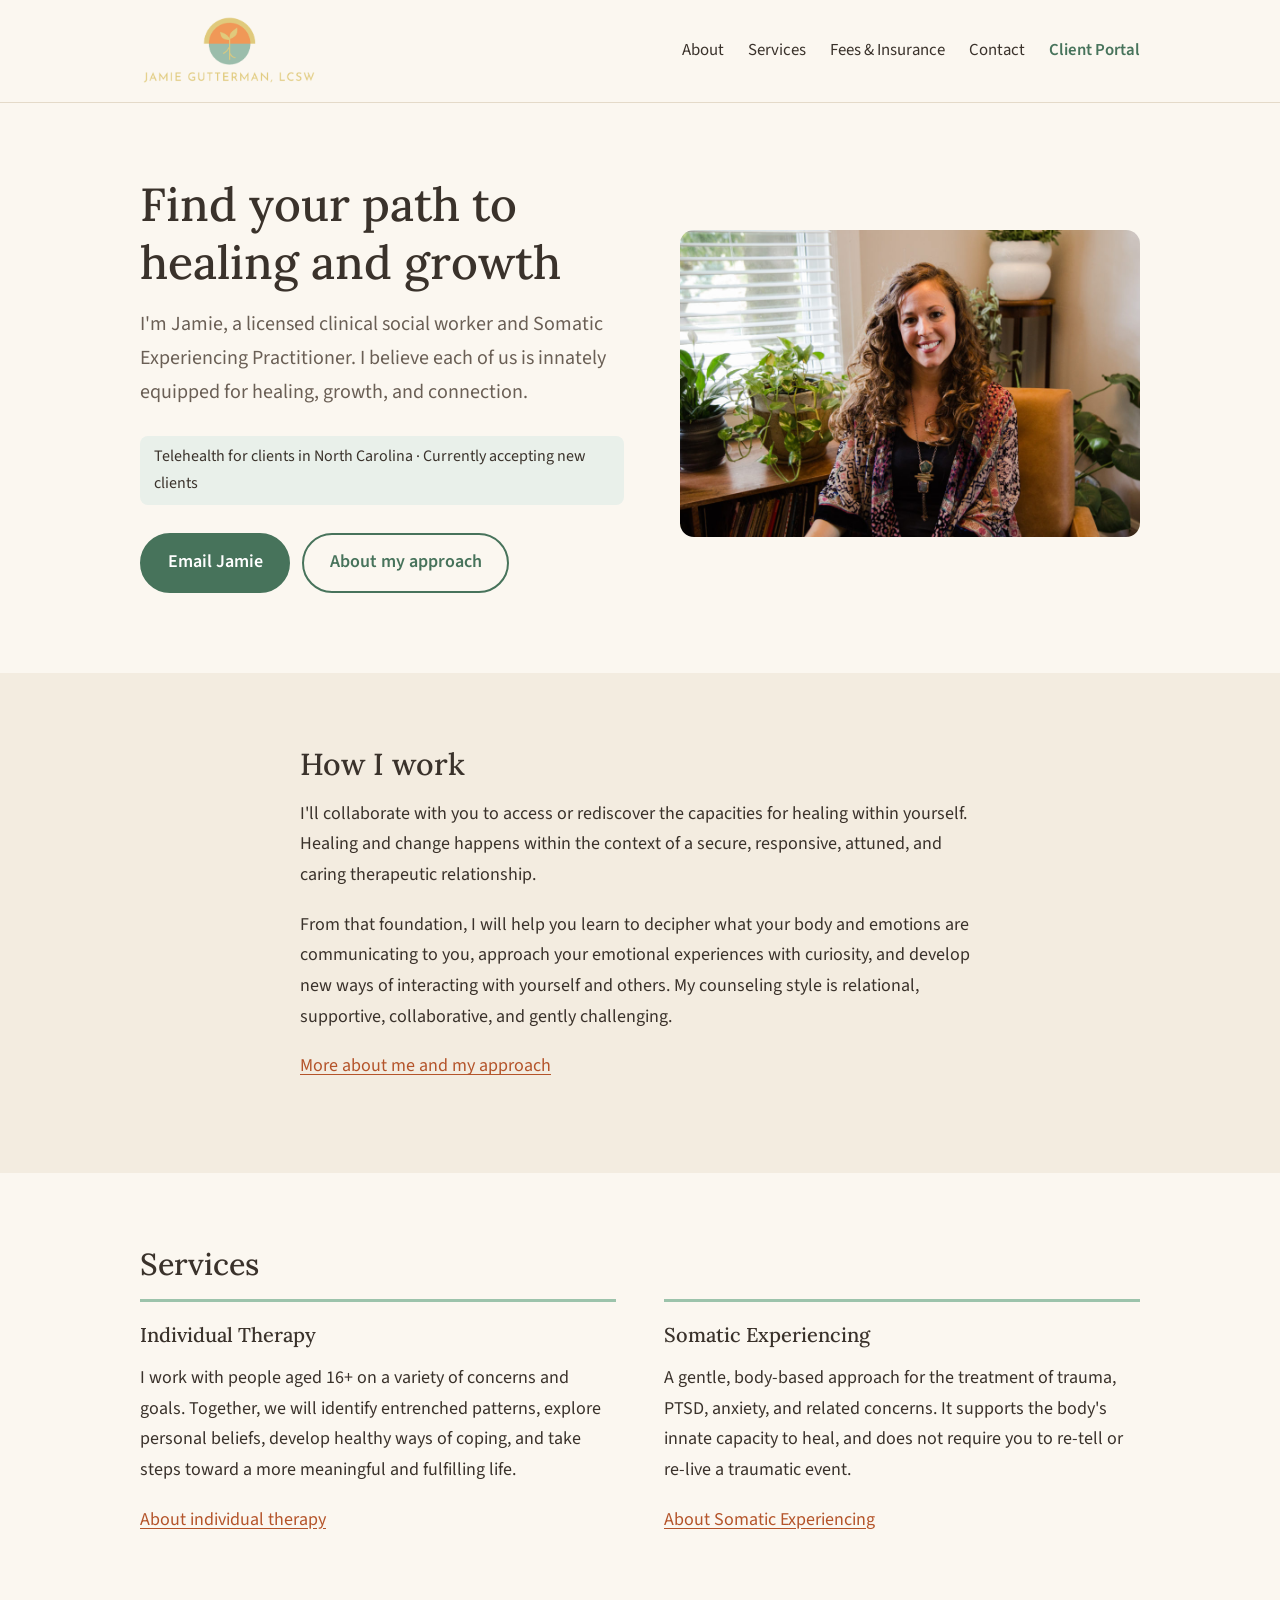
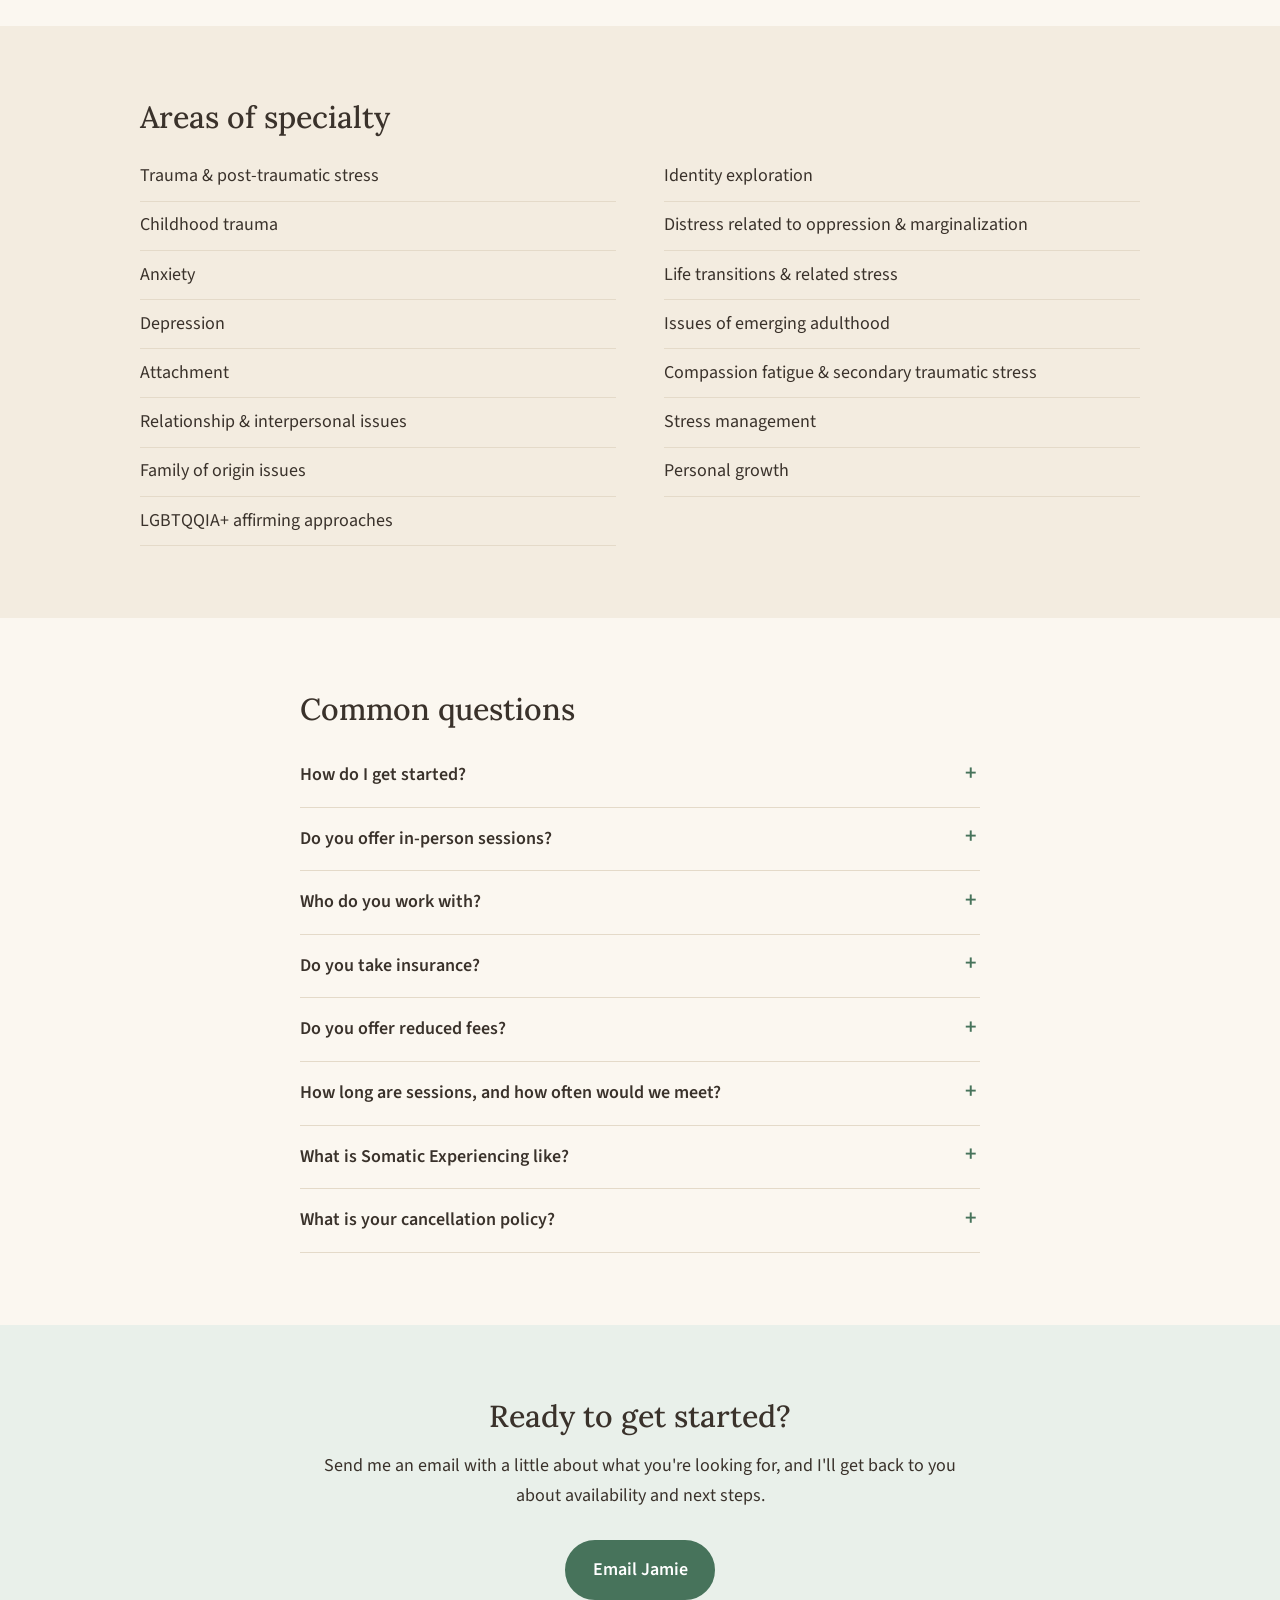
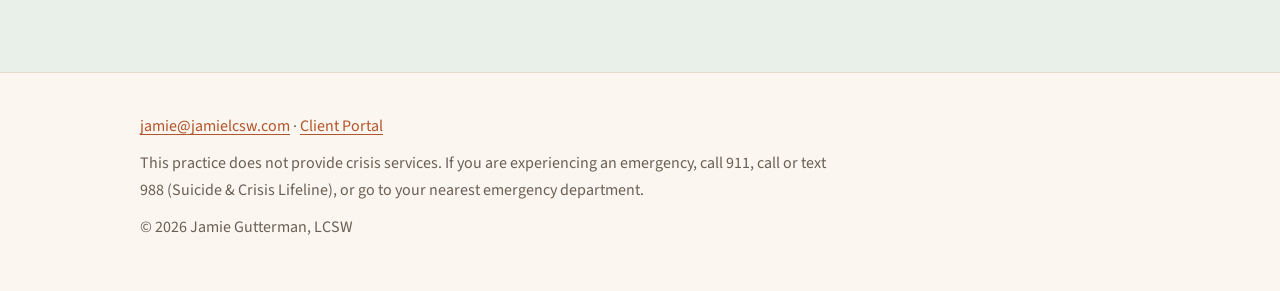
==== index.html @ 31081e75 "Rebuild site as plain static pages for GitHub Pages Co-Authored-By: Claude Opus 5.5 <noreply@anthrop" ====
<!DOCTYPE html>
<html lang="en">
<head>
  <meta charset="UTF-8">
  <meta name="viewport" content="width=device-width, initial-scale=1">
  <title>Jamie Gutterman, LCSW | Therapy &amp; Somatic Experiencing</title>
  <meta name="description" content="Jamie Gutterman is a licensed clinical social worker and Somatic Experiencing Practitioner offering individual therapy via telehealth.">
  <link rel="canonical" href="https://jamieguttermantherapy.com/">
  <meta property="og:type" content="website">
  <meta property="og:title" content="Jamie Gutterman, LCSW | Therapy &amp; Somatic Experiencing">
  <meta property="og:description" content="Jamie Gutterman is a licensed clinical social worker and Somatic Experiencing Practitioner offering individual therapy via telehealth.">
  <meta property="og:image" content="https://jamieguttermantherapy.com/assets/jamie-portrait-2.jpg">
  <link rel="icon" type="image/png" href="assets/favicon.png">
  <link rel="preconnect" href="https://fonts.googleapis.com">
  <link rel="preconnect" href="https://fonts.gstatic.com" crossorigin>
  <link href="https://fonts.googleapis.com/css2?family=Lora:wght@400;500&amp;family=Source+Sans+3:wght@400;600&amp;display=swap" rel="stylesheet">
  <link rel="stylesheet" href="css/style.css">
  <script type="application/ld+json">
  {
    "@context": "https://schema.org",
    "@type": "ProfessionalService",
    "name": "Jamie Gutterman, LCSW",
    "description": "Individual therapy and Somatic Experiencing via telehealth.",
    "url": "https://jamieguttermantherapy.com/",
    "email": "jamie@jamielcsw.com",
    "image": "https://jamieguttermantherapy.com/assets/jamie-portrait-2.jpg",
    "logo": "https://jamieguttermantherapy.com/assets/logo.png"
  }
  </script>
</head>
<body>
  <a class="skip-link" href="#main">Skip to content</a>

  <header class="site-header">
    <div class="wrap">
      <a class="logo" href="./">
        <img src="assets/logo.png" alt="Jamie Gutterman, LCSW" width="475" height="186">
      </a>
      <nav class="site-nav" aria-label="Main">
        <ul>
          <li><a href="about.html">About</a></li>
          <li><a href="services.html">Services</a></li>
          <li><a href="fees.html">Fees &amp; Insurance</a></li>
          <li><a href="contact.html">Contact</a></li>
          <li><a class="portal" href="https://jamie-gutterman.clientsecure.me">Client Portal</a></li>
        </ul>
      </nav>
    </div>
  </header>

  <main id="main">
    <section class="hero">
      <div class="wrap">
        <div>
          <h1>Find your path to healing and growth</h1>
          <p class="lede">I'm Jamie, a licensed clinical social worker and Somatic Experiencing Practitioner. I believe each of us is innately equipped for healing, growth, and connection.</p>
          <!-- TODO (Jamie to confirm): licensed state(s) and whether she is accepting new clients or keeping a waitlist. -->
          <p class="availability">Telehealth for clients in North Carolina &middot; Currently accepting new clients</p>
          <div class="actions">
            <a class="btn" href="mailto:jamie@jamielcsw.com">Email Jamie</a>
            <a class="btn btn-quiet" href="about.html">About my approach</a>
          </div>
        </div>
        <img src="assets/jamie-portrait-2.jpg" alt="Jamie Gutterman seated in her office, smiling" width="1024" height="683">
      </div>
    </section>

    <section class="section section-soft">
      <div class="wrap narrow">
        <h2>How I work</h2>
        <p>I'll collaborate with you to access or rediscover the capacities for healing within yourself. Healing and change happens within the context of a secure, responsive, attuned, and caring therapeutic relationship.</p>
        <p>From that foundation, I will help you learn to decipher what your body and emotions are communicating to you, approach your emotional experiences with curiosity, and develop new ways of interacting with yourself and others. My counseling style is relational, supportive, collaborative, and gently challenging.</p>
        <p><a href="about.html">More about me and my approach</a></p>
      </div>
    </section>

    <section class="section">
      <div class="wrap">
        <h2>Services</h2>
        <div class="two-up">
          <div>
            <h3>Individual Therapy</h3>
            <p>I work with people aged 16+ on a variety of concerns and goals. Together, we will identify entrenched patterns, explore personal beliefs, develop healthy ways of coping, and take steps toward a more meaningful and fulfilling life.</p>
            <p><a href="services.html#individual">About individual therapy</a></p>
          </div>
          <div>
            <h3>Somatic Experiencing</h3>
            <p>A gentle, body-based approach for the treatment of trauma, PTSD, anxiety, and related concerns. It supports the body's innate capacity to heal, and does not require you to re-tell or re-live a traumatic event.</p>
            <p><a href="services.html#somatic">About Somatic Experiencing</a></p>
          </div>
        </div>
      </div>
    </section>

    <section class="section section-soft">
      <div class="wrap">
        <h2>Areas of specialty</h2>
        <ul class="plain-list">
          <li>Trauma &amp; post-traumatic stress</li>
          <li>Childhood trauma</li>
          <li>Anxiety</li>
          <li>Depression</li>
          <li>Attachment</li>
          <li>Relationship &amp; interpersonal issues</li>
          <li>Family of origin issues</li>
          <li>LGBTQQIA+ affirming approaches</li>
          <li>Identity exploration</li>
          <li>Distress related to oppression &amp; marginalization</li>
          <li>Life transitions &amp; related stress</li>
          <li>Issues of emerging adulthood</li>
          <li>Compassion fatigue &amp; secondary traumatic stress</li>
          <li>Stress management</li>
          <li>Personal growth</li>
        </ul>
      </div>
    </section>

    <section class="section">
      <div class="wrap narrow faq">
        <h2>Common questions</h2>
        <!-- TODO (Jamie to review): these answers are drawn from her existing site copy. -->
        <details>
          <summary>How do I get started?</summary>
          <p>Email me at <a href="mailto:jamie@jamielcsw.com">jamie@jamielcsw.com</a>. I schedule all appointments myself, so I'll reply directly about availability and next steps.</p>
        </details>
        <details>
          <summary>Do you offer in-person sessions?</summary>
          <p>I am exclusively practicing via telehealth at this time.</p>
        </details>
        <details>
          <summary>Who do you work with?</summary>
          <p>I work with individuals aged 16 and up on a variety of concerns and goals. You can see my <a href="services.html">services</a> and areas of specialty for more.</p>
        </details>
        <details>
          <summary>Do you take insurance?</summary>
          <p>I am an out-of-network provider with all insurance companies. You pay me directly, I provide a "super bill" for services rendered, and you can request reimbursement from your health insurance provider. See <a href="fees.html#insurance">Fees &amp; Insurance</a> for questions to ask your insurer.</p>
        </details>
        <details>
          <summary>Do you offer reduced fees?</summary>
          <p>The accessibility of therapy is important to me. Reduced fee options for psychotherapy services are available on an as-needed basis. Please contact me to discuss fee options and availability.</p>
        </details>
        <details>
          <summary>How long are sessions, and how often would we meet?</summary>
          <p>Individual sessions are 50 minutes. Most clients meet weekly or every other week in a consistent appointment slot, which is typically the most helpful for therapeutic change.</p>
        </details>
        <details>
          <summary>What is Somatic Experiencing like?</summary>
          <p>Somatic Experiencing is a gentle, body-based approach that supports the body's innate capacity to heal after overwhelming experiences. It does not require you to re-tell or re-live a traumatic event. <a href="services.html#somatic">Read more about Somatic Experiencing</a>.</p>
        </details>
        <details>
          <summary>What is your cancellation policy?</summary>
          <p>I ask for 24 hours notice by email or voice mail for cancellations. The full policy is on the <a href="fees.html#policies">Fees &amp; Insurance</a> page.</p>
        </details>
      </div>
    </section>

    <section class="section section-sage cta">
      <div class="wrap narrow">
        <h2>Ready to get started?</h2>
        <p>Send me an email with a little about what you're looking for, and I'll get back to you about availability and next steps.</p>
        <div class="actions">
          <a class="btn" href="mailto:jamie@jamielcsw.com">Email Jamie</a>
        </div>
      </div>
    </section>
  </main>

  <footer class="site-footer">
    <div class="wrap">
      <p><a href="mailto:jamie@jamielcsw.com">jamie@jamielcsw.com</a> &middot; <a href="https://jamie-gutterman.clientsecure.me">Client Portal</a></p>
      <p class="crisis">This practice does not provide crisis services. If you are experiencing an emergency, call 911, call or text 988 (Suicide &amp; Crisis Lifeline), or go to your nearest emergency department.</p>
      <p>&copy; 2026 Jamie Gutterman, LCSW</p>
    </div>
  </footer>
</body>
</html>
---- css/style.css ----
/* ===== Base ===== */
*, *::before, *::after {
  box-sizing: border-box;
}

:root {
  --bg: #fbf7f0;
  --bg-soft: #f3ece0;
  --bg-sage: #e9f0ea;
  --text: #3a322b;
  --text-muted: #6a5f55;
  --sage: #9cc3ab;
  --sage-deep: #47735b;
  --sage-darker: #385c48;
  --coral: #b4542a;
  --gold: #d4b872;
  --rule: #e4dac9;
  --font-body: 'Source Sans 3', -apple-system, BlinkMacSystemFont, 'Segoe UI', sans-serif;
  --font-heading: 'Lora', Georgia, serif;
  --wide: 1040px;
  --narrow: 720px;
}

html {
  -webkit-text-size-adjust: 100%;
}

body {
  margin: 0;
  font-family: var(--font-body);
  font-size: 1.125rem;
  line-height: 1.7;
  color: var(--text);
  background: var(--bg);
}

img {
  max-width: 100%;
  height: auto;
  display: block;
}

h1, h2, h3 {
  font-family: var(--font-heading);
  font-weight: 500;
  line-height: 1.25;
  color: var(--text);
  margin: 0 0 1rem;
}

h1 { font-size: clamp(2rem, 5vw, 2.9rem); }
h2 { font-size: clamp(1.5rem, 3.5vw, 1.9rem); }
h3 { font-size: 1.25rem; }

p, ul, ol {
  margin: 0 0 1.2rem;
}

ul, ol {
  padding-left: 1.3rem;
}

li {
  margin-bottom: 0.4rem;
}

a {
  color: var(--coral);
  text-underline-offset: 0.18em;
}

a:hover {
  color: var(--text);
}

:focus-visible {
  outline: 3px solid var(--sage-deep);
  outline-offset: 3px;
  border-radius: 2px;
}

.skip-link {
  position: absolute;
  left: -999px;
  top: 0;
  background: var(--text);
  color: #fff;
  padding: 0.6rem 1rem;
  z-index: 10;
}

.skip-link:focus {
  left: 0;
}

/* ===== Layout ===== */
.wrap {
  max-width: var(--wide);
  margin: 0 auto;
  padding: 0 1.25rem;
}

.narrow {
  max-width: var(--narrow);
}

.section {
  padding: 3.5rem 0;
}

.section-soft {
  background: var(--bg-soft);
}

.section-sage {
  background: var(--bg-sage);
}

.eyebrow {
  font-size: 0.9rem;
  letter-spacing: 0.12em;
  text-transform: uppercase;
  color: var(--text-muted);
  margin-bottom: 0.6rem;
}

.lede {
  font-size: 1.25rem;
  color: var(--text-muted);
}

.note {
  font-size: 1rem;
  color: var(--text-muted);
}

/* ===== Header ===== */
.site-header {
  border-bottom: 1px solid var(--rule);
}

.site-header .wrap {
  display: flex;
  flex-wrap: wrap;
  align-items: center;
  justify-content: space-between;
  gap: 0.5rem 2rem;
  padding-top: 1rem;
  padding-bottom: 1rem;
}

.logo img {
  width: 178px;
}

.site-nav ul {
  display: flex;
  flex-wrap: wrap;
  align-items: center;
  gap: 0.25rem 1.5rem;
  list-style: none;
  margin: 0;
  padding: 0;
  font-size: 1.05rem;
}

.site-nav li {
  margin: 0;
}

.site-nav a {
  display: inline-block;
  padding: 0.4rem 0;
  color: var(--text);
  text-decoration: none;
  border-bottom: 2px solid transparent;
}

.site-nav a:hover,
.site-nav a[aria-current="page"] {
  border-bottom-color: var(--gold);
}

.site-nav a.portal {
  color: var(--sage-deep);
  font-weight: 600;
}

/* ===== Buttons ===== */
.btn {
  display: inline-block;
  padding: 0.8rem 1.6rem;
  border-radius: 999px;
  background: var(--sage-deep);
  color: #fff;
  font-weight: 600;
  text-decoration: none;
  border: 2px solid var(--sage-deep);
}

.btn:hover {
  background: var(--sage-darker);
  border-color: var(--sage-darker);
  color: #fff;
}

.btn-quiet {
  background: transparent;
  color: var(--sage-deep);
}

.btn-quiet:hover {
  background: var(--sage-deep);
  color: #fff;
}

.actions {
  display: flex;
  flex-wrap: wrap;
  gap: 0.75rem;
  margin-top: 1.75rem;
}

/* ===== Hero ===== */
.hero {
  padding: 3rem 0 3.5rem;
}

.hero .wrap {
  display: grid;
  gap: 2.5rem;
  align-items: center;
}

.hero img,
.photo {
  border-radius: 14px;
}

.availability {
  display: inline-block;
  margin: 0.5rem 0 0;
  padding: 0.45rem 0.9rem;
  border-radius: 8px;
  background: var(--bg-sage);
  font-size: 1rem;
}

/* ===== Page title ===== */
.page-title {
  padding-top: 3rem;
}

.page-title h1 {
  margin-bottom: 0;
}

.page-title h1::after {
  content: "";
  display: block;
  width: 64px;
  height: 3px;
  margin-top: 1.25rem;
  background: var(--gold);
}

.page-title + .section {
  padding-top: 2.5rem;
}

.prose h2 {
  margin-top: 2.75rem;
}

.prose h2:first-child {
  margin-top: 0;
}

.prose .photo {
  margin: 2rem 0;
}

/* ===== Home blocks ===== */
.two-up {
  display: grid;
  gap: 2rem;
}

.two-up > div {
  padding-top: 1.25rem;
  border-top: 3px solid var(--sage);
}

.plain-list {
  list-style: none;
  padding: 0;
  margin: 0;
  columns: 1;
}

.plain-list li {
  padding: 0.55rem 0;
  margin: 0;
  border-bottom: 1px solid var(--rule);
  break-inside: avoid;
}

.credentials {
  list-style: none;
  padding: 0;
}

.credentials strong {
  display: inline-block;
  min-width: 3.6rem;
}

/* ===== FAQ ===== */
.faq details {
  border-bottom: 1px solid var(--rule);
}

.faq summary {
  cursor: pointer;
  padding: 1rem 2rem 1rem 0;
  font-weight: 600;
  list-style: none;
  position: relative;
}

.faq summary::-webkit-details-marker {
  display: none;
}

.faq summary::after {
  content: "+";
  position: absolute;
  right: 0.25rem;
  top: 0.85rem;
  font-size: 1.4rem;
  line-height: 1.4;
  color: var(--sage-deep);
}

.faq details[open] summary::after {
  content: "\2212";
}

.faq details p {
  margin: 0 0 1.2rem;
}

/* ===== Fees ===== */
.fees {
  width: 100%;
  border-collapse: collapse;
  margin: 0 0 1.5rem;
}

.fees th,
.fees td {
  text-align: left;
  vertical-align: top;
  padding: 0.85rem 0;
  border-bottom: 1px solid var(--rule);
  font-weight: 400;
}

.fees thead th {
  font-size: 0.9rem;
  letter-spacing: 0.1em;
  text-transform: uppercase;
  color: var(--text-muted);
}

.fees td:last-child,
.fees thead th:last-child {
  text-align: right;
  white-space: nowrap;
  padding-left: 1rem;
  font-weight: 600;
}

.fees small {
  display: block;
  color: var(--text-muted);
}

/* ===== Contact ===== */
.contact-email {
  font-family: var(--font-heading);
  font-size: clamp(1.3rem, 4.5vw, 1.8rem);
  overflow-wrap: anywhere;
}

.callout {
  padding: 1.25rem 1.5rem;
  border-left: 4px solid var(--gold);
  background: var(--bg-soft);
  border-radius: 0 8px 8px 0;
}

.callout p:last-child,
.callout ul:last-child {
  margin-bottom: 0;
}

.cta {
  text-align: center;
}

.cta .actions {
  justify-content: center;
}

/* ===== Footer ===== */
.site-footer {
  border-top: 1px solid var(--rule);
  padding: 2.5rem 0;
  font-size: 1rem;
  color: var(--text-muted);
}

.site-footer p {
  margin-bottom: 0.6rem;
}

.site-footer .crisis {
  max-width: 44rem;
}

/* ===== Wider screens ===== */
@media (min-width: 760px) {
  .section {
    padding: 4.5rem 0;
  }

  .hero {
    padding: 4.5rem 0 5rem;
  }

  .hero .wrap {
    grid-template-columns: 1.05fr 1fr;
    gap: 3.5rem;
  }

  .two-up {
    grid-template-columns: 1fr 1fr;
    gap: 3rem;
  }

  .plain-list {
    columns: 2;
    column-gap: 3rem;
  }
}

@media (max-width: 600px) {
  .site-header .wrap {
    justify-content: center;
  }

  .site-nav ul {
    justify-content: center;
    gap: 0 1.1rem;
    font-size: 1rem;
  }
}

@media (prefers-reduced-motion: no-preference) {
  .btn, a {
    transition: color 0.15s, background-color 0.15s, border-color 0.15s;
  }
}
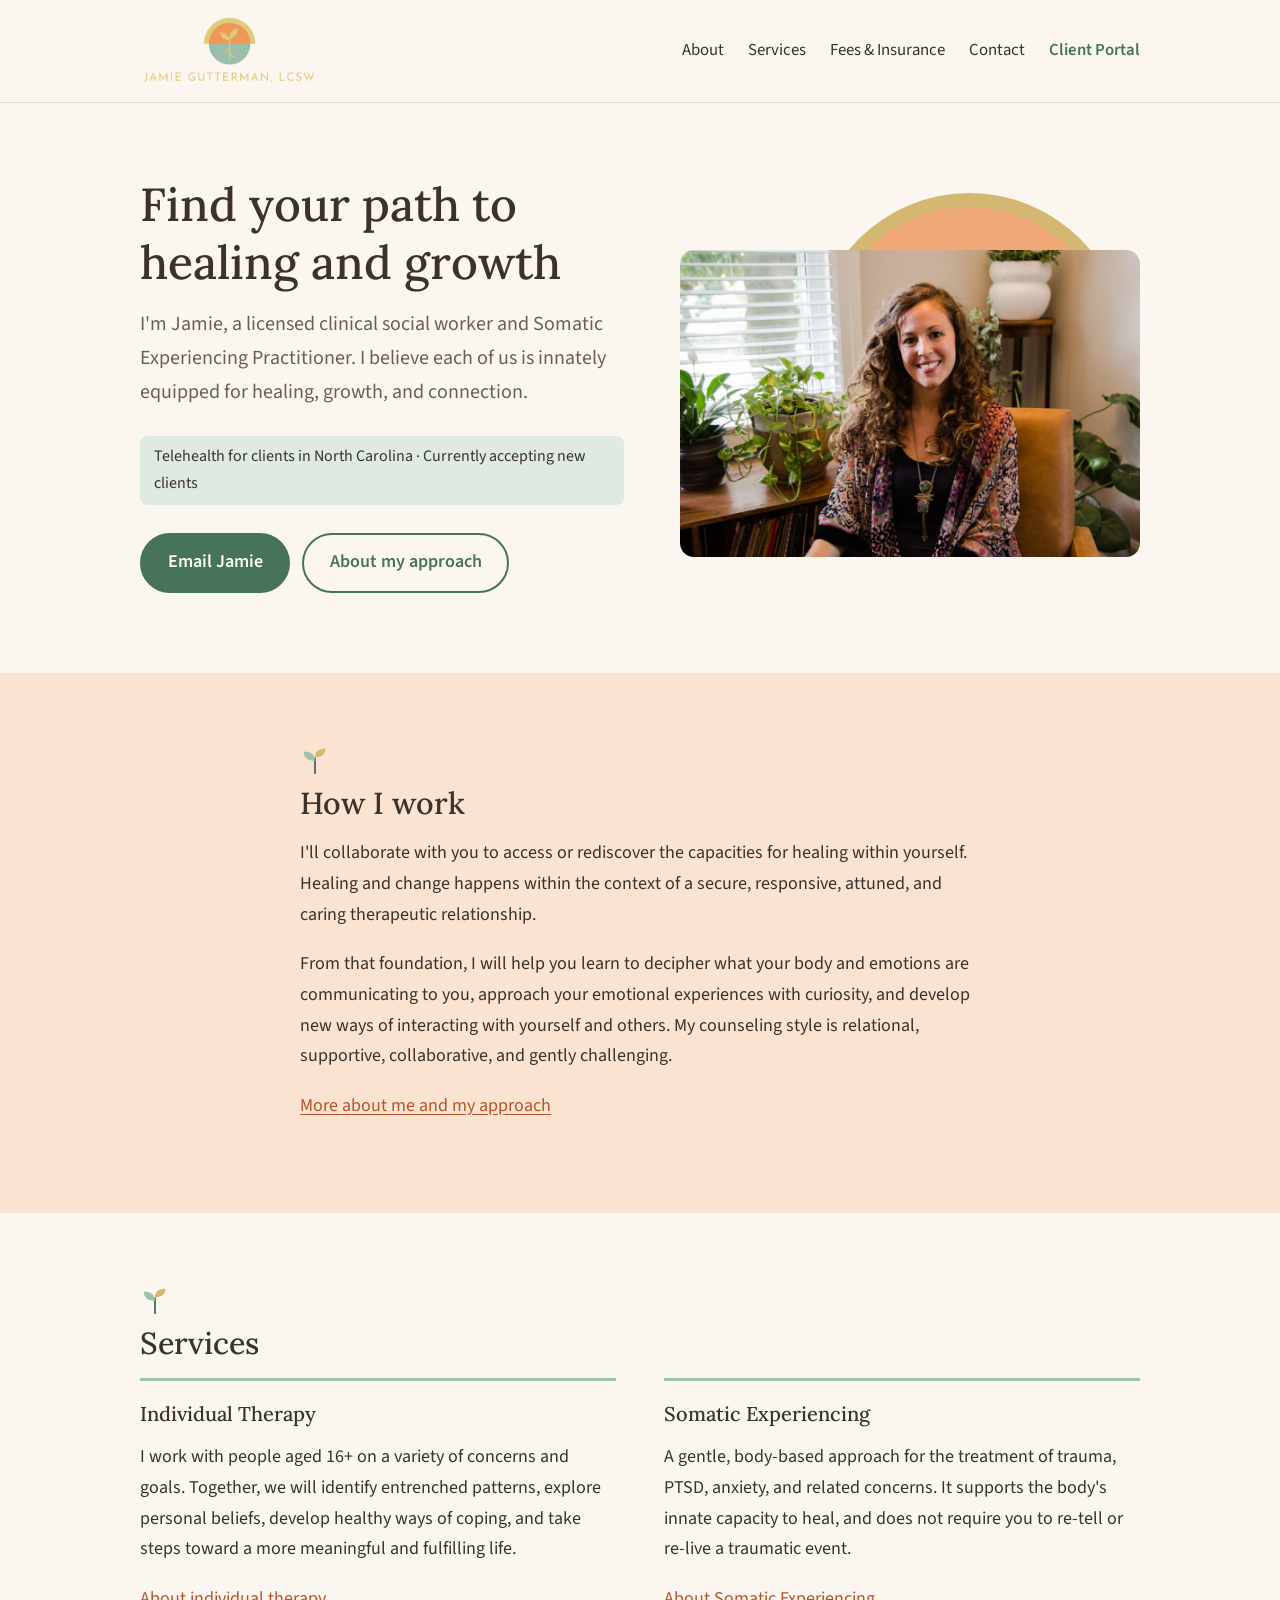
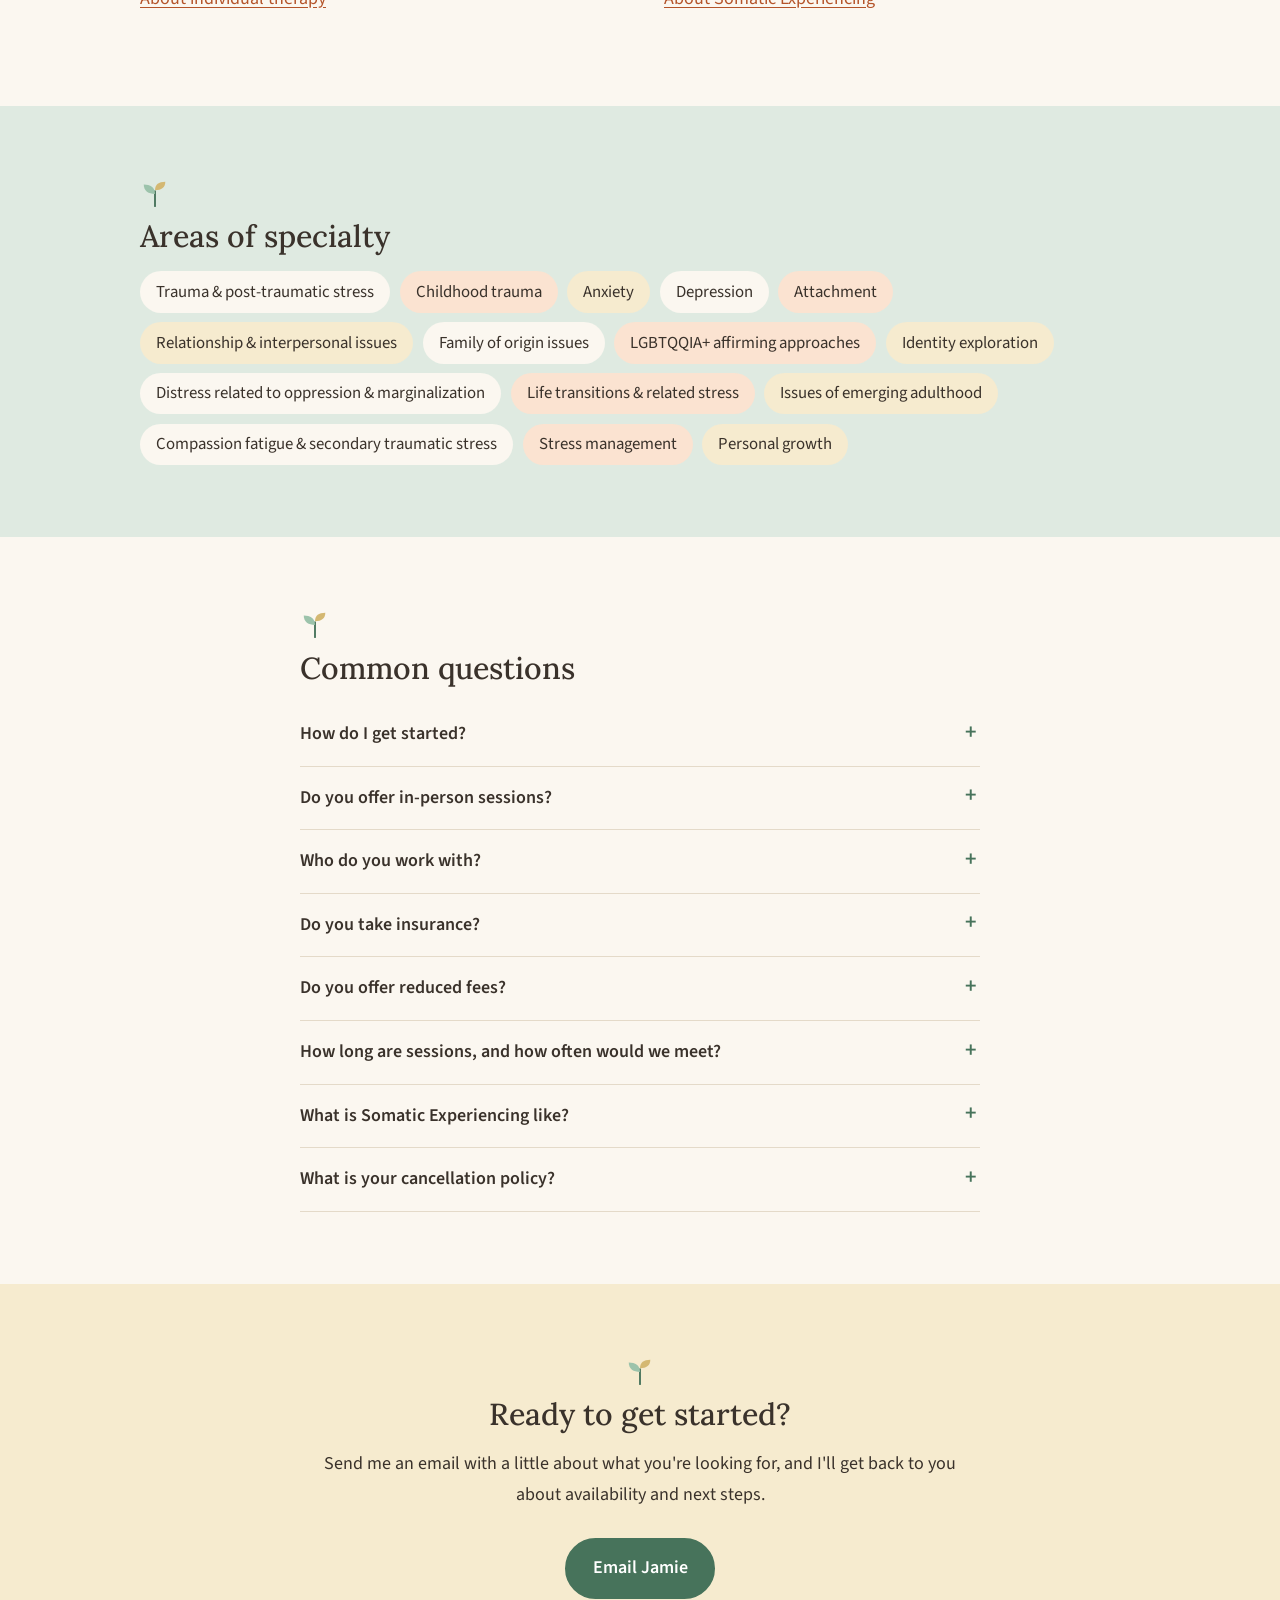
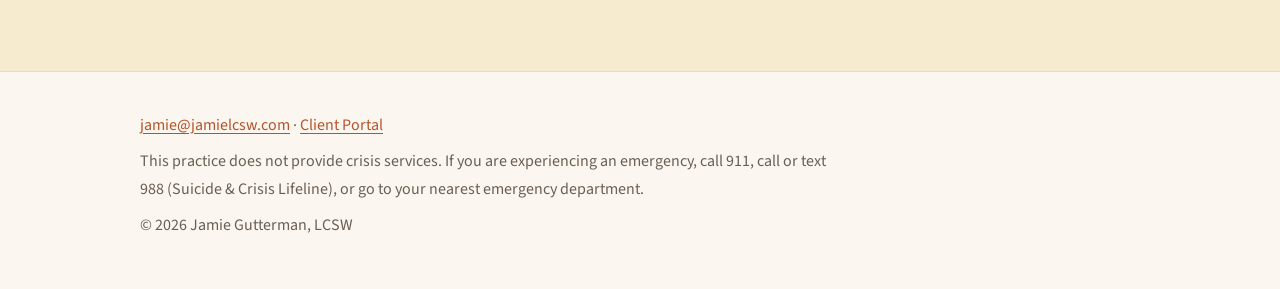
==== commit e9e13ac4: "Add logo-inspired sun and sprout accents, colour bands, specialty pills Co-Authored-By: Claude Opus " ====
--- a/index.html
+++ b/index.html
@@ -61,11 +61,13 @@
             <a class="btn btn-quiet" href="about.html">About my approach</a>
           </div>
         </div>
-        <img src="assets/jamie-portrait-2.jpg" alt="Jamie Gutterman seated in her office, smiling" width="1024" height="683">
+        <div class="hero-photo">
+          <img src="assets/jamie-portrait-2.jpg" alt="Jamie Gutterman seated in her office, smiling" width="1024" height="683">
+        </div>
       </div>
     </section>
 
-    <section class="section section-soft">
+    <section class="section section-peach">
       <div class="wrap narrow">
         <h2>How I work</h2>
         <p>I'll collaborate with you to access or rediscover the capacities for healing within yourself. Healing and change happens within the context of a secure, responsive, attuned, and caring therapeutic relationship.</p>
@@ -92,10 +94,10 @@
       </div>
     </section>
 
-    <section class="section section-soft">
+    <section class="section section-sage">
       <div class="wrap">
         <h2>Areas of specialty</h2>
-        <ul class="plain-list">
+        <ul class="pills">
           <li>Trauma &amp; post-traumatic stress</li>
           <li>Childhood trauma</li>
           <li>Anxiety</li>
@@ -154,7 +156,7 @@
       </div>
     </section>
 
-    <section class="section section-sage cta">
+    <section class="section section-gold cta">
       <div class="wrap narrow">
         <h2>Ready to get started?</h2>
         <p>Send me an email with a little about what you're looking for, and I'll get back to you about availability and next steps.</p>
--- a/css/style.css
+++ b/css/style.css
@@ -6,7 +6,10 @@
 :root {
   --bg: #fbf7f0;
   --bg-soft: #f3ece0;
-  --bg-sage: #e9f0ea;
+  --bg-sage: #dfeae1;
+  --bg-peach: #fbe3d1;
+  --bg-gold: #f6ebcf;
+  --sun: #f0a878;
   --text: #3a322b;
   --text-muted: #6a5f55;
   --sage: #9cc3ab;
@@ -116,6 +119,29 @@
   background: var(--bg-sage);
 }
 
+.section-peach {
+  background: var(--bg-peach);
+}
+
+.section-gold {
+  background: var(--bg-gold);
+}
+
+/* Sprout mark above section headings, echoing the logo */
+.section > .wrap:not(.prose) > h2::before {
+  content: "";
+  display: block;
+  width: 30px;
+  height: 30px;
+  margin-bottom: 0.6rem;
+  background: url("data:image/svg+xml,%3Csvg xmlns='http://www.w3.org/2000/svg' viewBox='0 0 32 32'%3E%3Cpath d='M16 30V14' stroke='%2347735b' stroke-width='2' stroke-linecap='round' fill='none'/%3E%3Cpath d='M16 17C16 10 11 7 4 7c0 7 5 10 12 10z' fill='%239cc3ab'/%3E%3Cpath d='M16 13c0-6 4-9 11-9 0 6-4 9-11 9z' fill='%23d4b872'/%3E%3C/svg%3E") no-repeat center / contain;
+}
+
+.cta h2::before {
+  margin-left: auto;
+  margin-right: auto;
+}
+
 .eyebrow {
   font-size: 0.9rem;
   letter-spacing: 0.12em;
@@ -232,9 +258,35 @@
   align-items: center;
 }
 
+.hero {
+  overflow-x: clip;
+}
+
 .hero img,
 .photo {
   border-radius: 14px;
+}
+
+/* Rising sun behind the portrait, echoing the logo */
+.hero-photo {
+  position: relative;
+  margin-top: 2.5rem;
+}
+
+.hero-photo::before {
+  content: "";
+  position: absolute;
+  top: -14%;
+  right: 6%;
+  width: 62%;
+  aspect-ratio: 1;
+  border-radius: 50%;
+  background: var(--sun);
+  box-shadow: 0 0 0 14px var(--gold);
+}
+
+.hero-photo img {
+  position: relative;
 }
 
 .availability {
@@ -291,18 +343,29 @@
   border-top: 3px solid var(--sage);
 }
 
-.plain-list {
+.pills {
+  display: flex;
+  flex-wrap: wrap;
+  gap: 0.6rem;
   list-style: none;
   padding: 0;
   margin: 0;
-  columns: 1;
-}
-
-.plain-list li {
-  padding: 0.55rem 0;
+}
+
+.pills li {
   margin: 0;
-  border-bottom: 1px solid var(--rule);
-  break-inside: avoid;
+  padding: 0.4rem 1rem;
+  border-radius: 999px;
+  background: var(--bg);
+  font-size: 1.05rem;
+}
+
+.pills li:nth-child(3n+2) {
+  background: var(--bg-peach);
+}
+
+.pills li:nth-child(3n) {
+  background: var(--bg-gold);
 }
 
 .credentials {
@@ -449,10 +512,6 @@
     gap: 3rem;
   }
 
-  .plain-list {
-    columns: 2;
-    column-gap: 3rem;
-  }
 }
 
 @media (max-width: 600px) {
@@ -471,4 +530,15 @@
   .btn, a {
     transition: color 0.15s, background-color 0.15s, border-color 0.15s;
   }
-}
+
+  .hero-photo::before {
+    animation: sunrise 1.6s ease-out both;
+  }
+
+  @keyframes sunrise {
+    from {
+      transform: translateY(45%);
+      opacity: 0;
+    }
+  }
+}
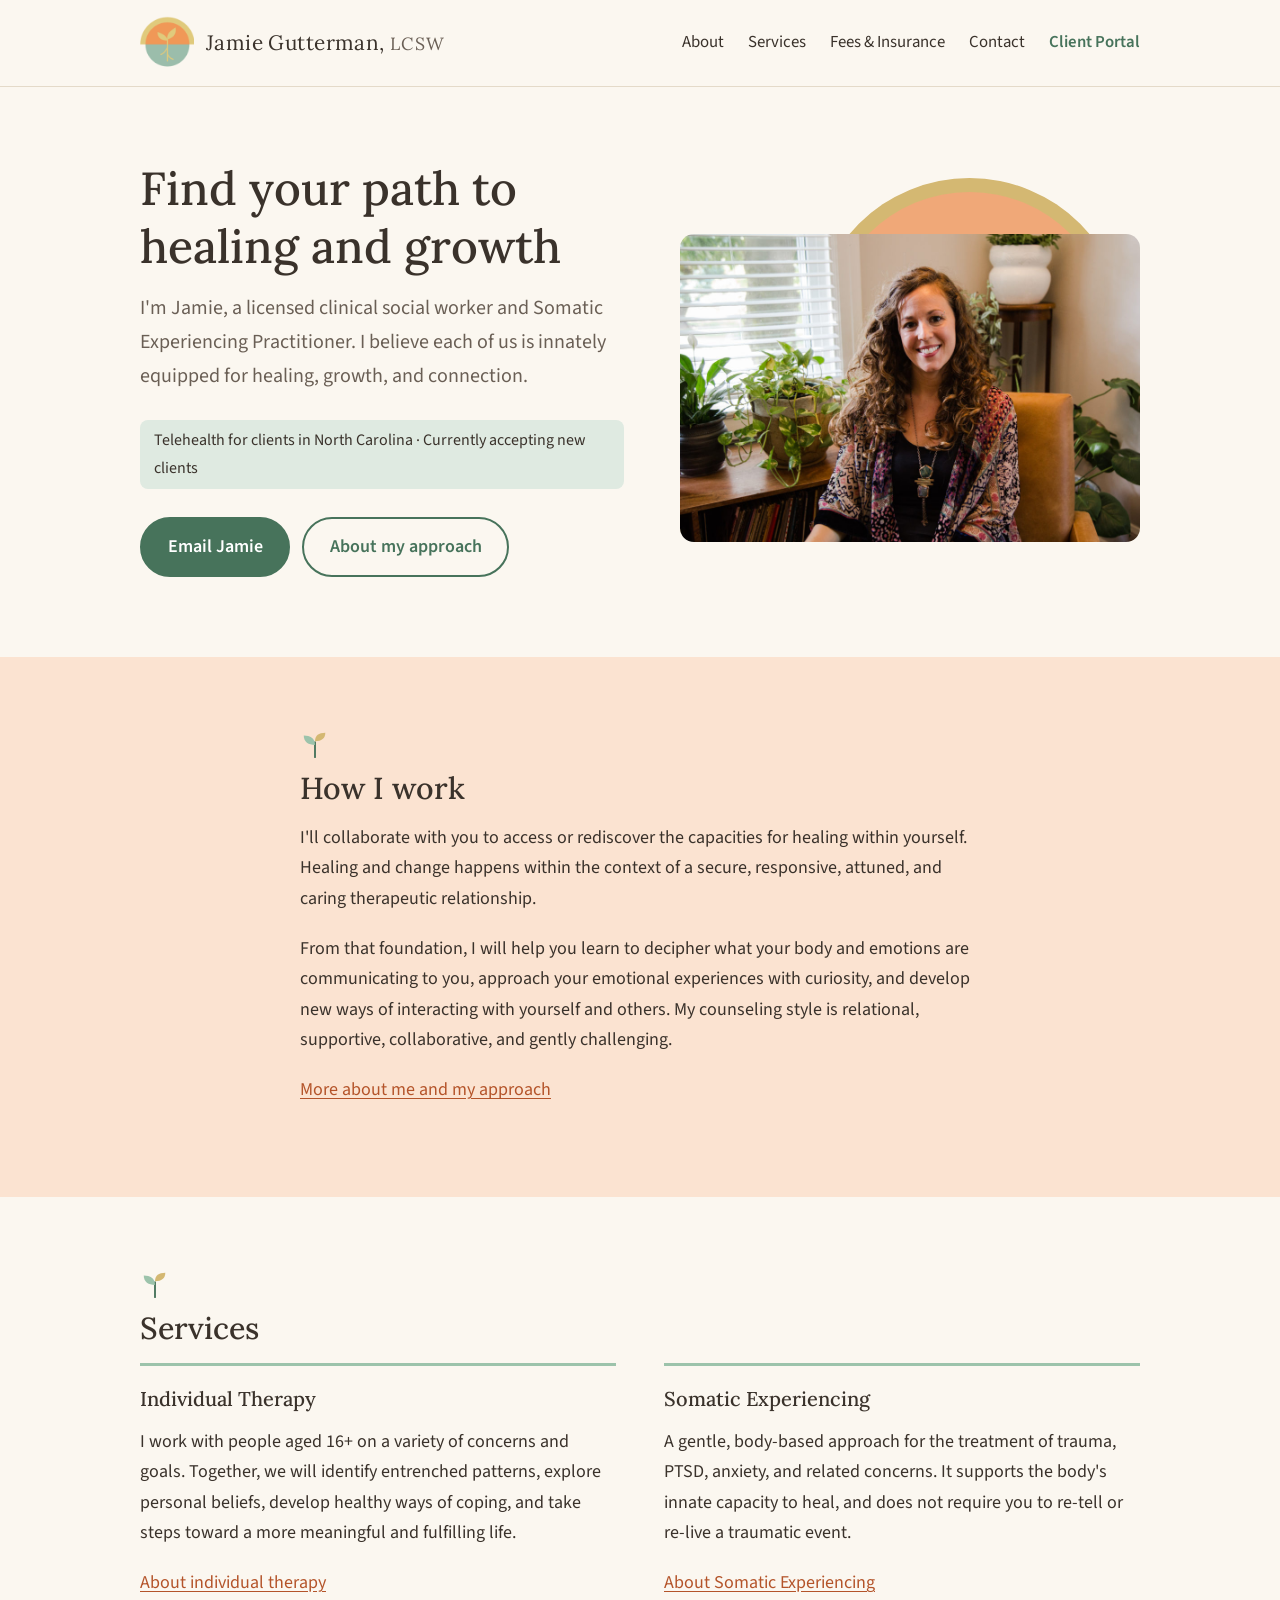
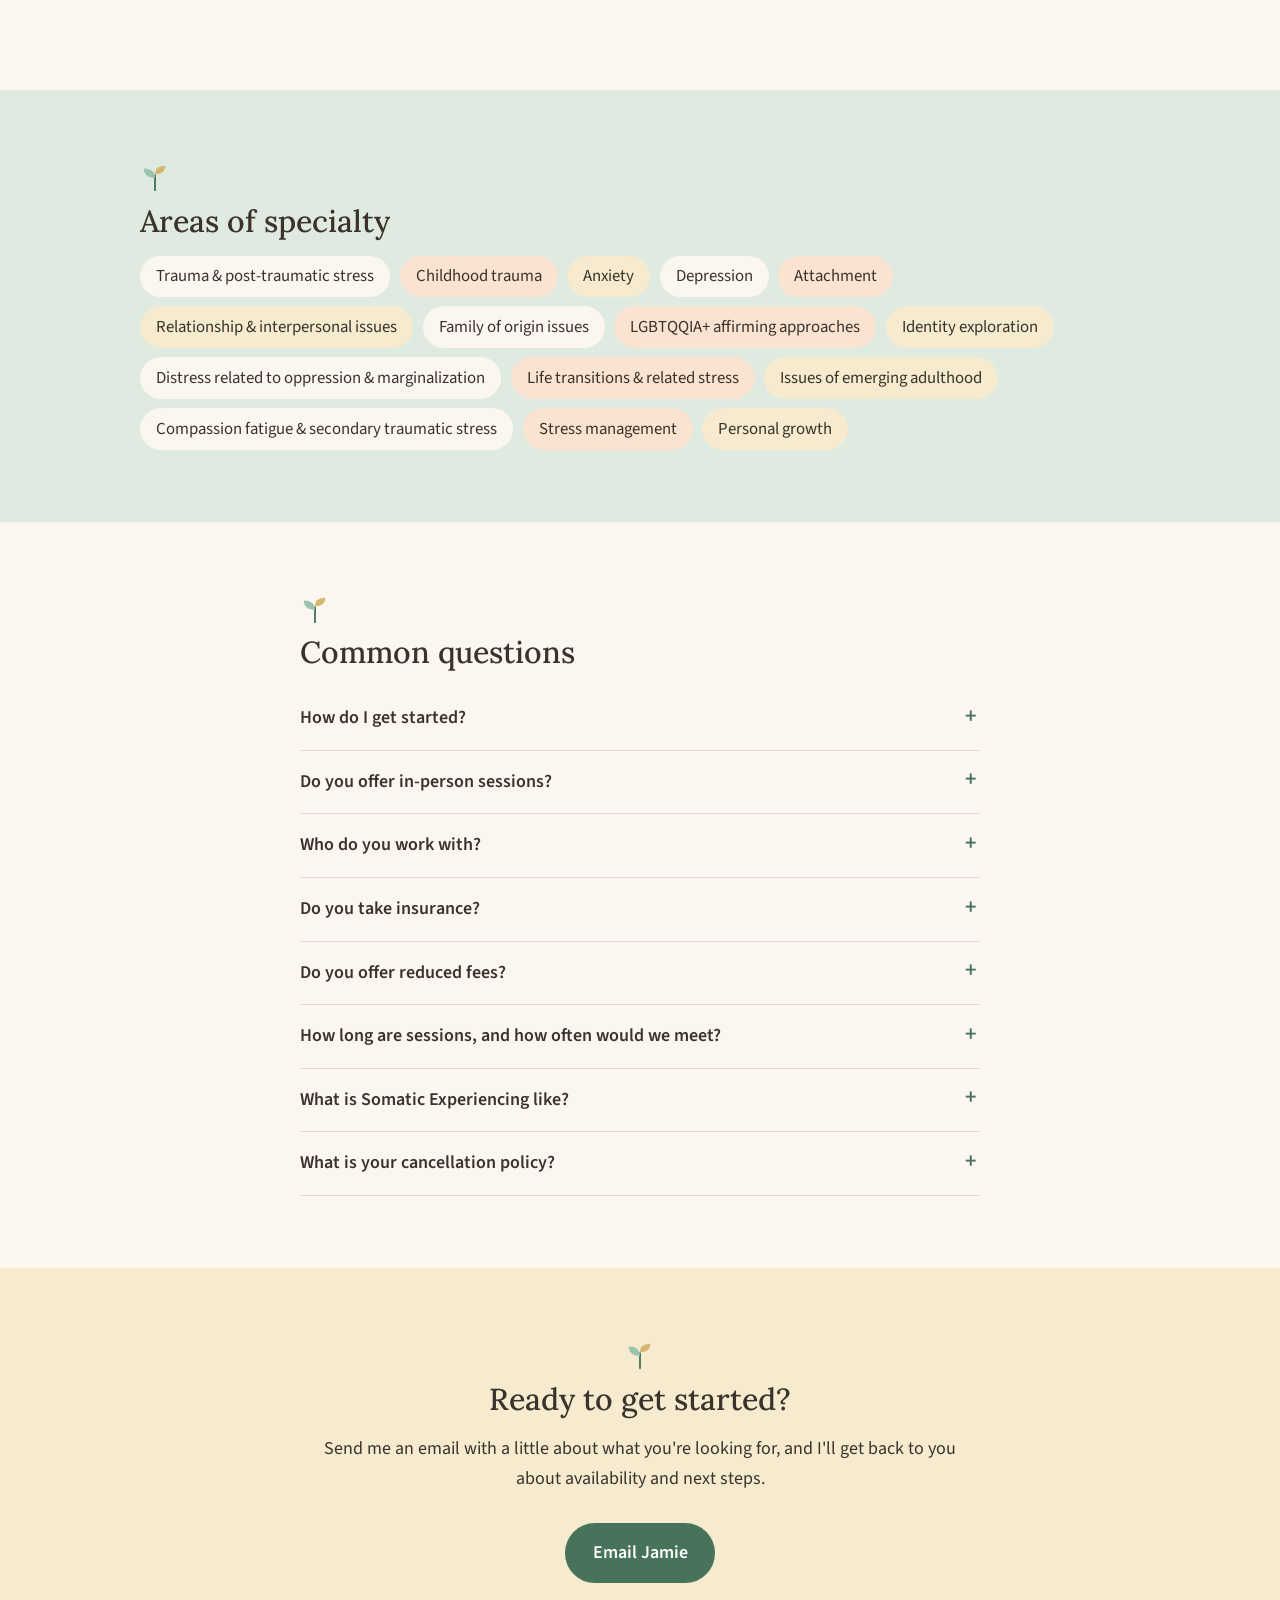
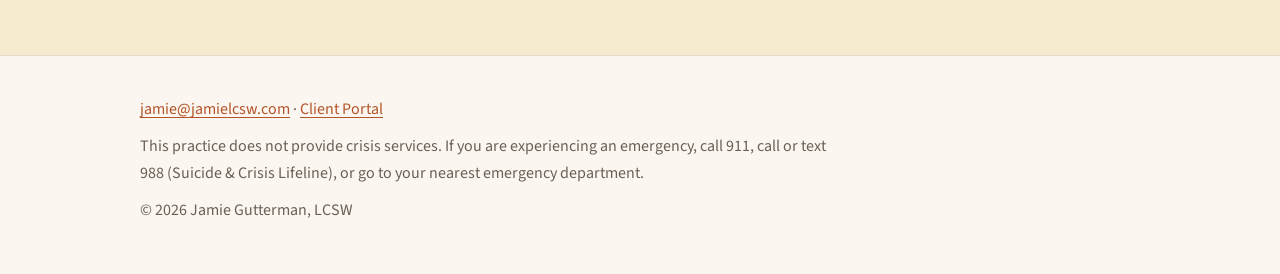
==== commit 967ba7c8: "Remove sun animation; header shows logo mark with dark name text Co-Authored-By: Claude Opus 5.5 <no" ====
--- a/index.html
+++ b/index.html
@@ -34,7 +34,8 @@
   <header class="site-header">
     <div class="wrap">
       <a class="logo" href="./">
-        <img src="assets/logo.png" alt="Jamie Gutterman, LCSW" width="475" height="186">
+        <img src="assets/favicon.png" alt="" width="136" height="136">
+        <span>Jamie Gutterman, <abbr>LCSW</abbr></span>
       </a>
       <nav class="site-nav" aria-label="Main">
         <ul>
--- a/css/style.css
+++ b/css/style.css
@@ -175,8 +175,25 @@
   padding-bottom: 1rem;
 }
 
+.logo {
+  display: flex;
+  align-items: center;
+  gap: 0.75rem;
+  color: var(--text);
+  text-decoration: none;
+  font-family: var(--font-heading);
+  font-size: 1.3rem;
+  letter-spacing: 0.02em;
+}
+
 .logo img {
-  width: 178px;
+  width: 54px;
+}
+
+.logo abbr {
+  font-size: 0.85em;
+  letter-spacing: 0.08em;
+  color: var(--text-muted);
 }
 
 .site-nav ul {
@@ -531,14 +548,4 @@
     transition: color 0.15s, background-color 0.15s, border-color 0.15s;
   }
 
-  .hero-photo::before {
-    animation: sunrise 1.6s ease-out both;
-  }
-
-  @keyframes sunrise {
-    from {
-      transform: translateY(45%);
-      opacity: 0;
-    }
-  }
-}
+}
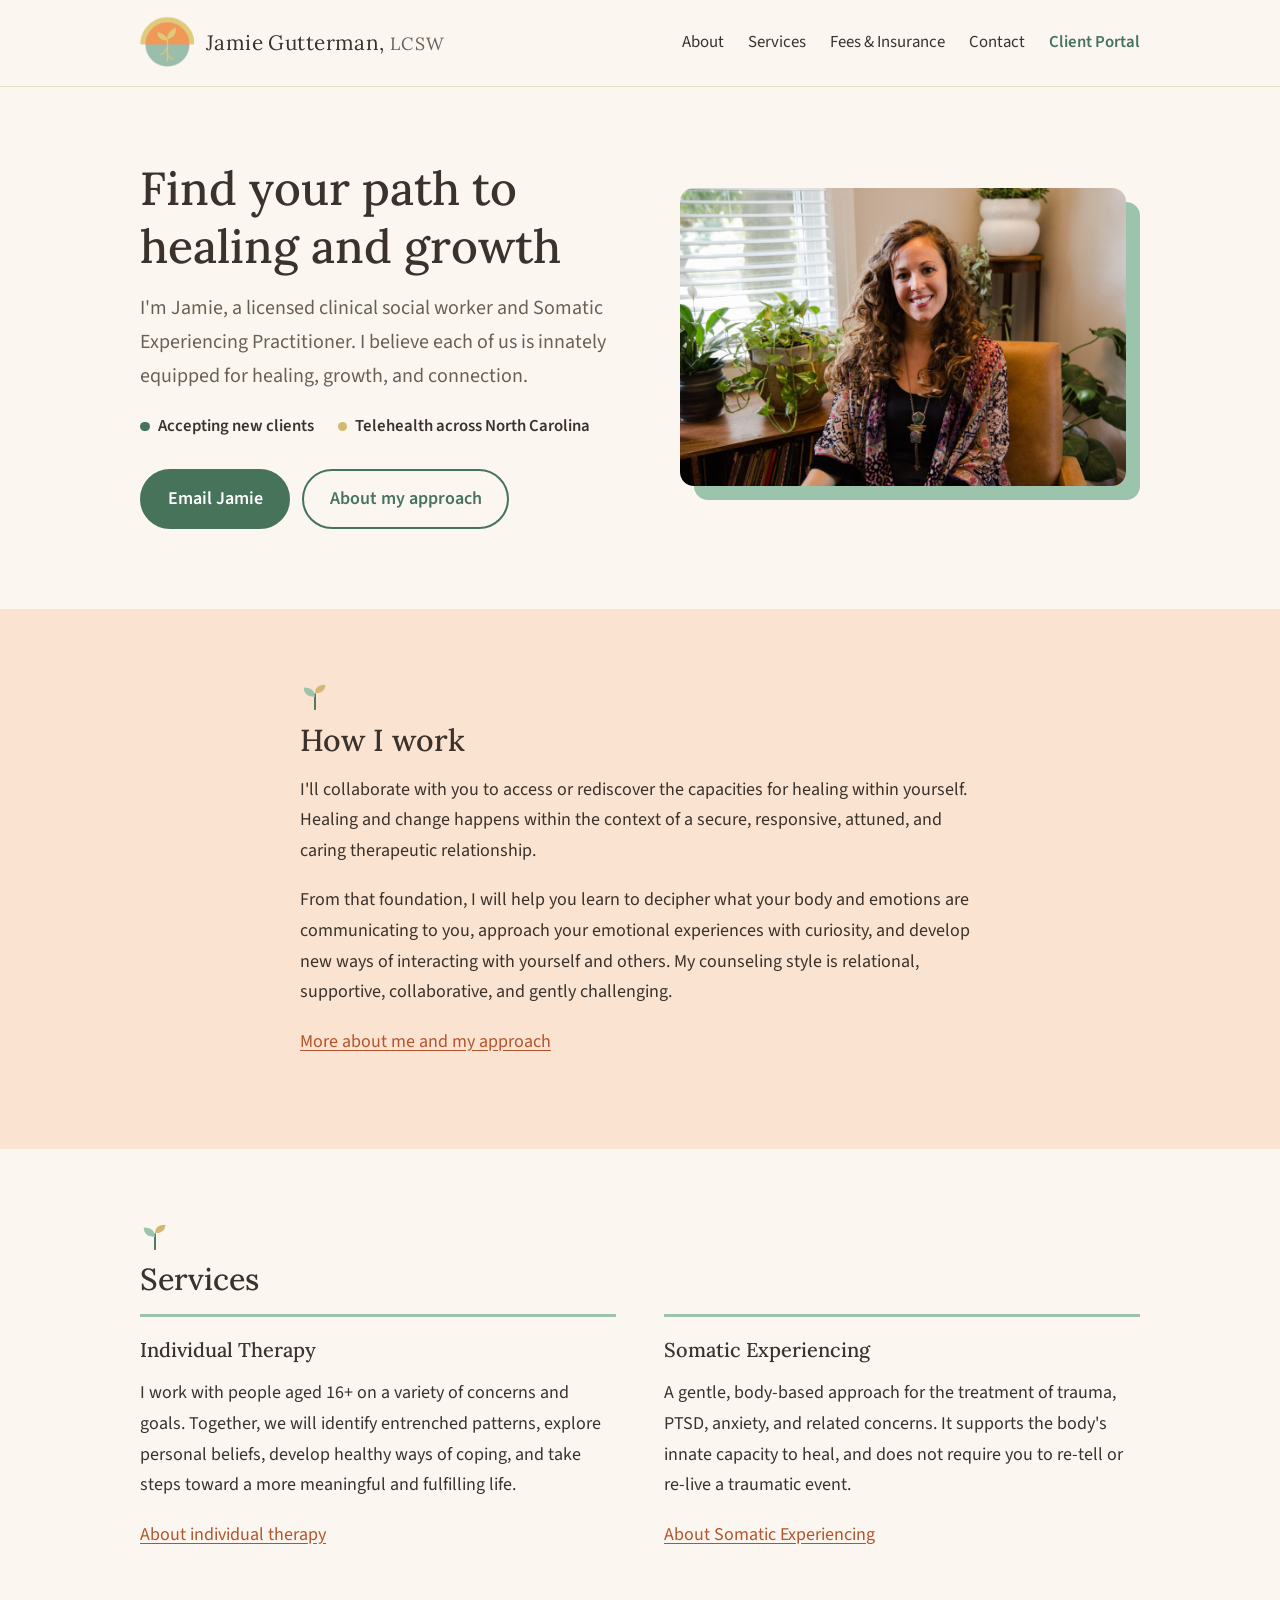
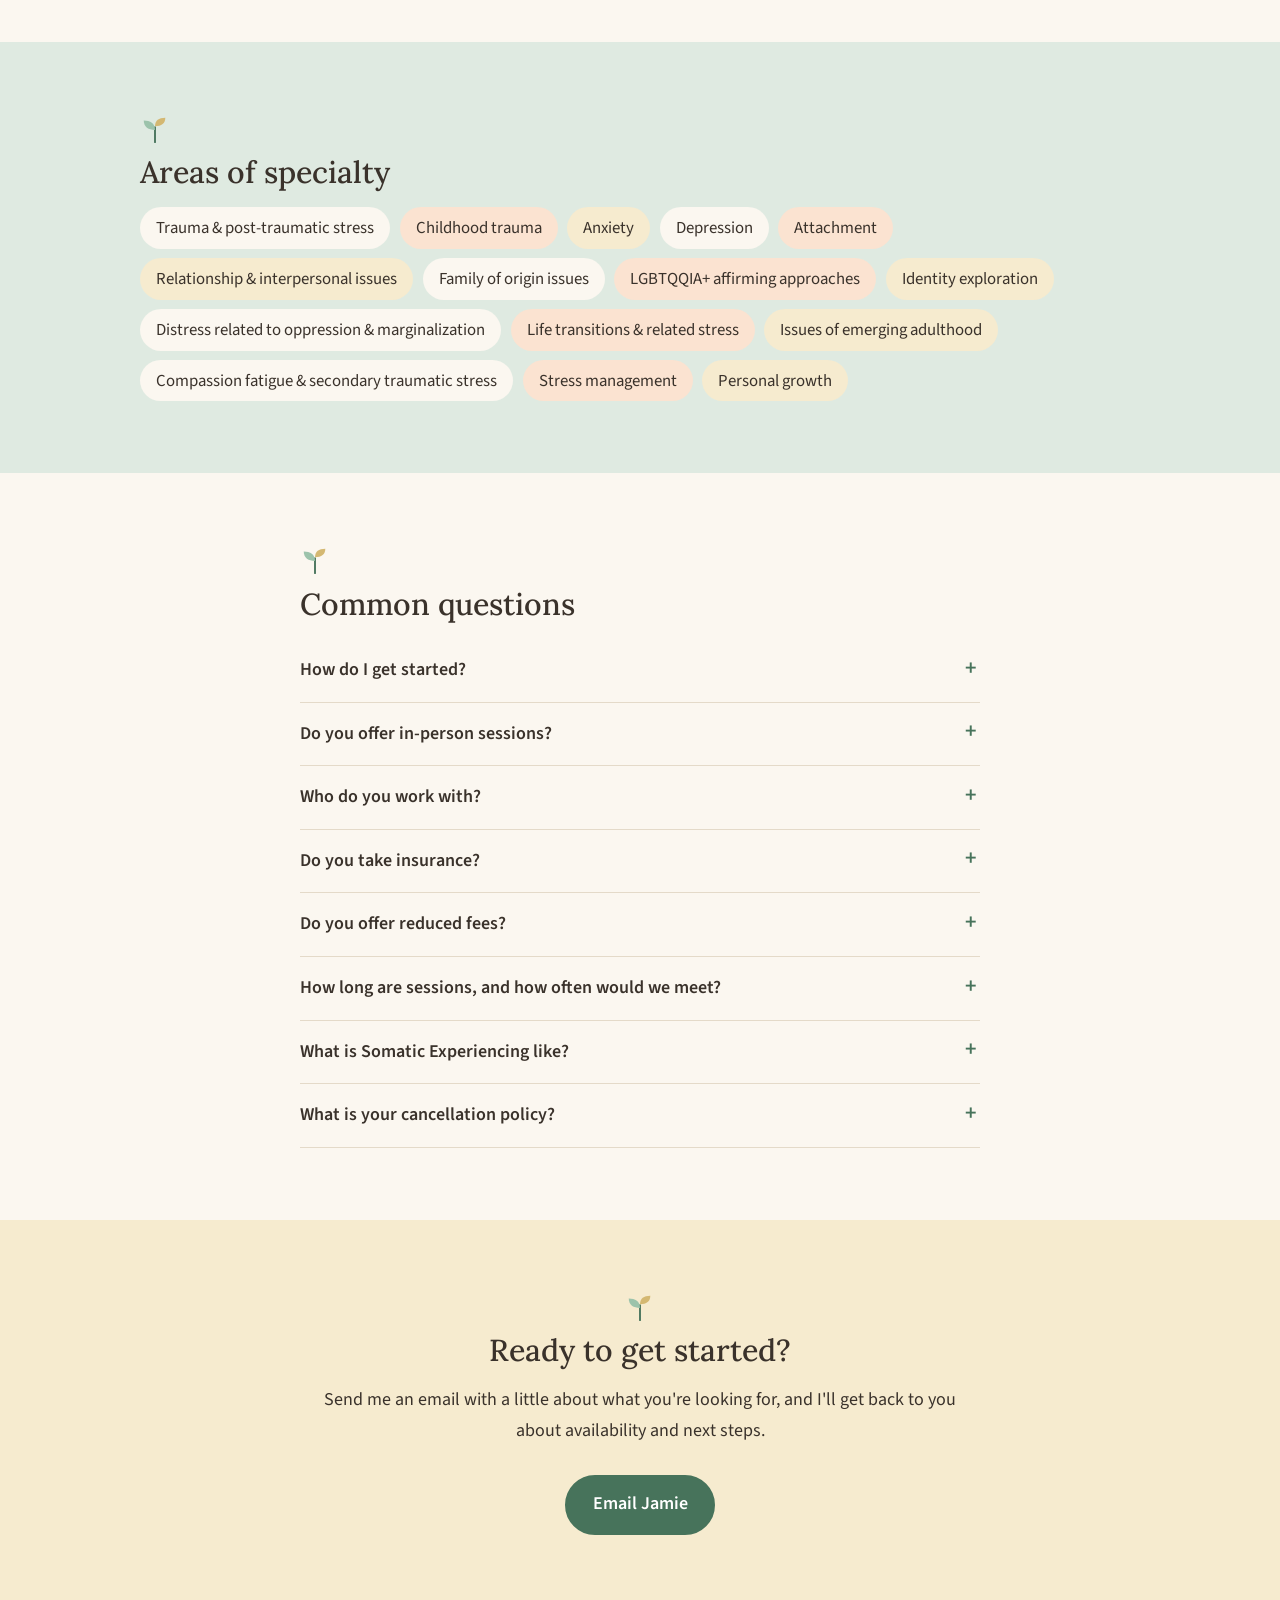
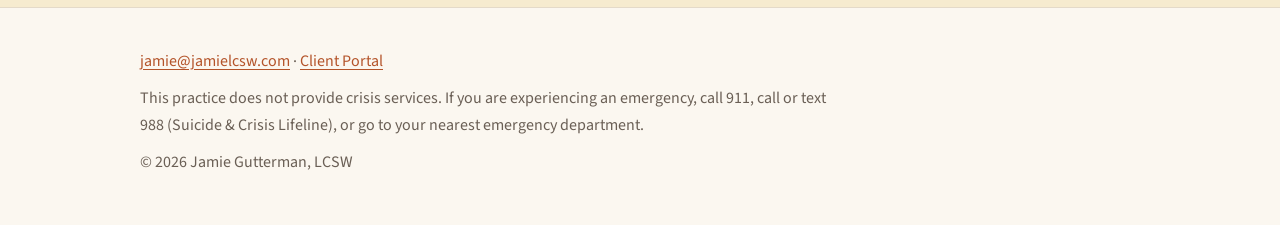
==== commit 31c78bda: "Replace hero sun with offset border; split availability into two items Co-Authored-By: Claude Opus 5" ====
--- a/index.html
+++ b/index.html
@@ -56,7 +56,10 @@
           <h1>Find your path to healing and growth</h1>
           <p class="lede">I'm Jamie, a licensed clinical social worker and Somatic Experiencing Practitioner. I believe each of us is innately equipped for healing, growth, and connection.</p>
           <!-- TODO (Jamie to confirm): licensed state(s) and whether she is accepting new clients or keeping a waitlist. -->
-          <p class="availability">Telehealth for clients in North Carolina &middot; Currently accepting new clients</p>
+          <ul class="availability">
+            <li>Accepting new clients</li>
+            <li>Telehealth across North Carolina</li>
+          </ul>
           <div class="actions">
             <a class="btn" href="mailto:jamie@jamielcsw.com">Email Jamie</a>
             <a class="btn btn-quiet" href="about.html">About my approach</a>
--- a/css/style.css
+++ b/css/style.css
@@ -9,7 +9,6 @@
   --bg-sage: #dfeae1;
   --bg-peach: #fbe3d1;
   --bg-gold: #f6ebcf;
-  --sun: #f0a878;
   --text: #3a322b;
   --text-muted: #6a5f55;
   --sage: #9cc3ab;
@@ -284,35 +283,44 @@
   border-radius: 14px;
 }
 
-/* Rising sun behind the portrait, echoing the logo */
+/* Offset sage block behind the portrait */
 .hero-photo {
-  position: relative;
-  margin-top: 2.5rem;
-}
-
-.hero-photo::before {
+  padding: 0 14px 14px 0;
+}
+
+.hero-photo img {
+  box-shadow: 14px 14px 0 var(--sage);
+}
+
+.availability {
+  display: flex;
+  flex-wrap: wrap;
+  gap: 0.4rem 1.5rem;
+  list-style: none;
+  padding: 0;
+  margin: 0;
+  font-size: 1.05rem;
+  font-weight: 600;
+}
+
+.availability li {
+  display: flex;
+  align-items: center;
+  gap: 0.5rem;
+  margin: 0;
+  white-space: nowrap;
+}
+
+.availability li::before {
   content: "";
-  position: absolute;
-  top: -14%;
-  right: 6%;
-  width: 62%;
-  aspect-ratio: 1;
+  width: 0.6rem;
+  height: 0.6rem;
   border-radius: 50%;
-  background: var(--sun);
-  box-shadow: 0 0 0 14px var(--gold);
-}
-
-.hero-photo img {
-  position: relative;
-}
-
-.availability {
-  display: inline-block;
-  margin: 0.5rem 0 0;
-  padding: 0.45rem 0.9rem;
-  border-radius: 8px;
-  background: var(--bg-sage);
-  font-size: 1rem;
+  background: var(--gold);
+}
+
+.availability li:first-child::before {
+  background: var(--sage-deep);
 }
 
 /* ===== Page title ===== */
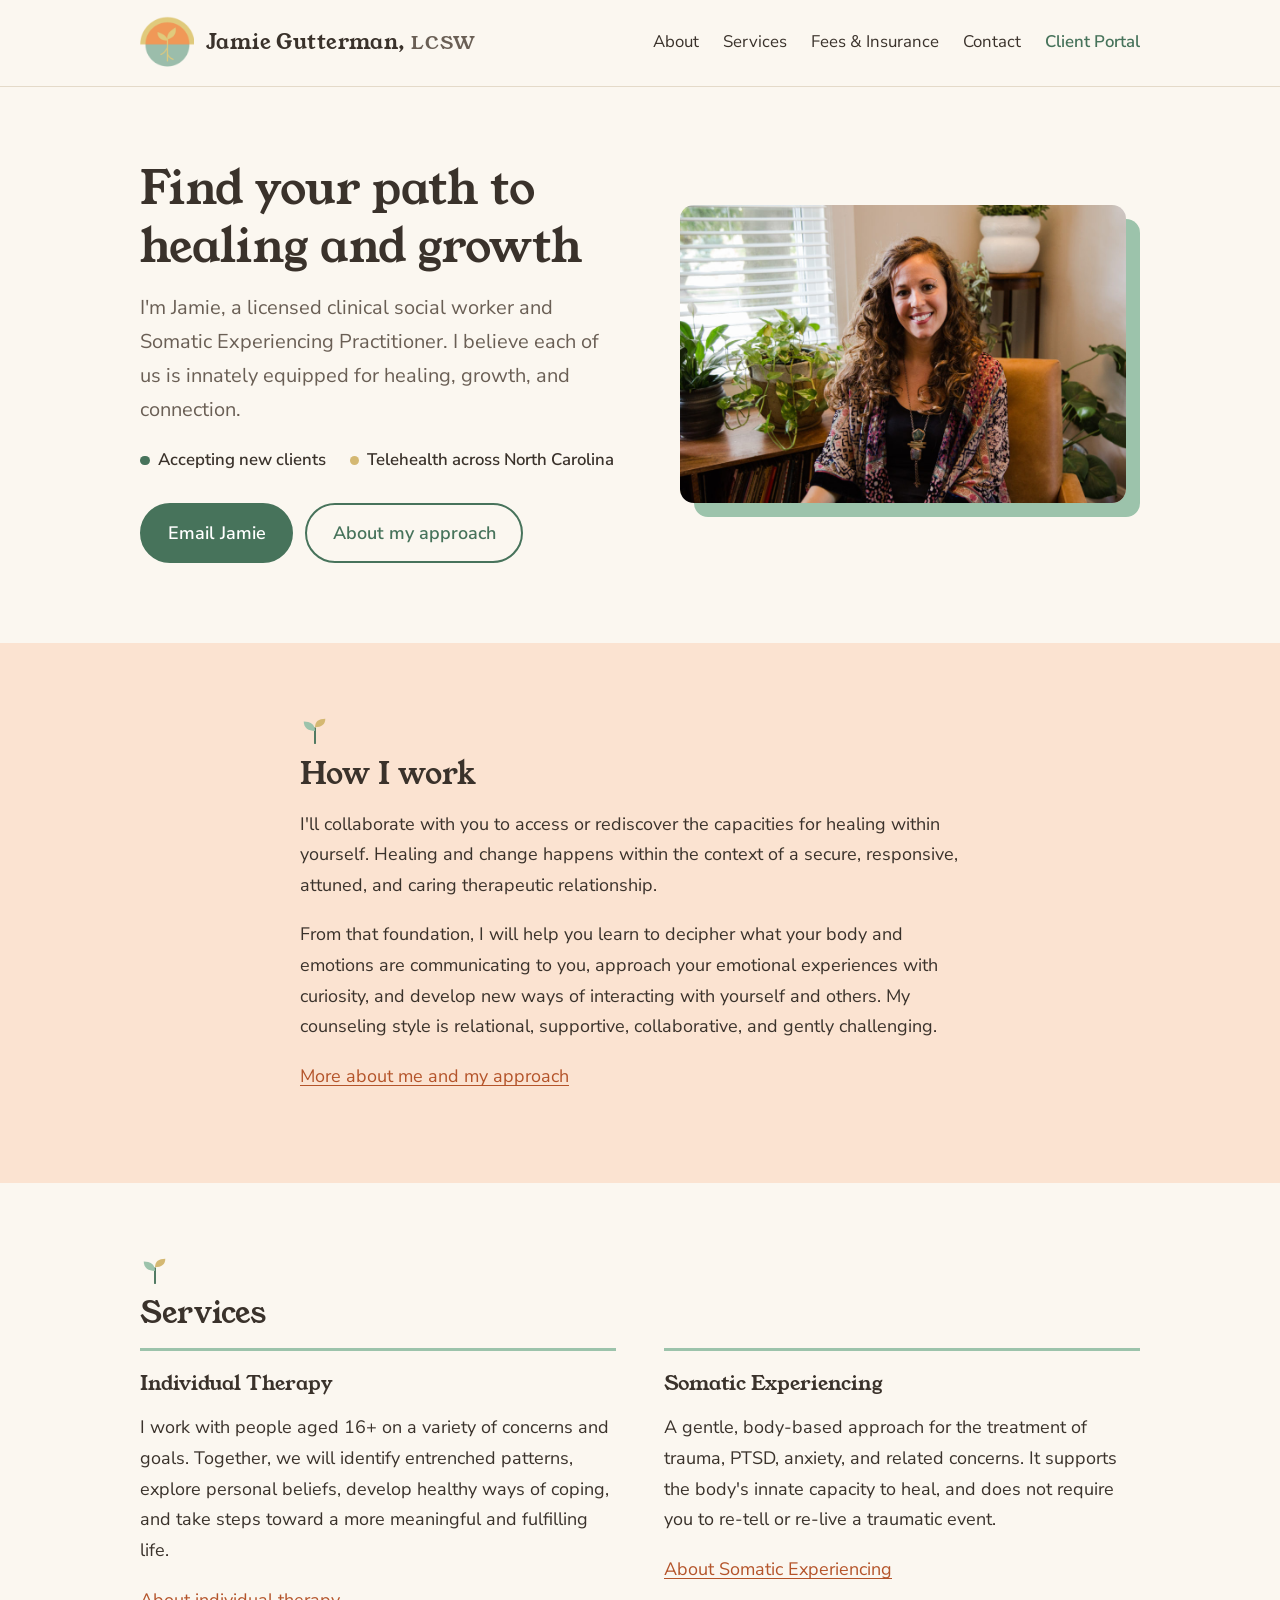
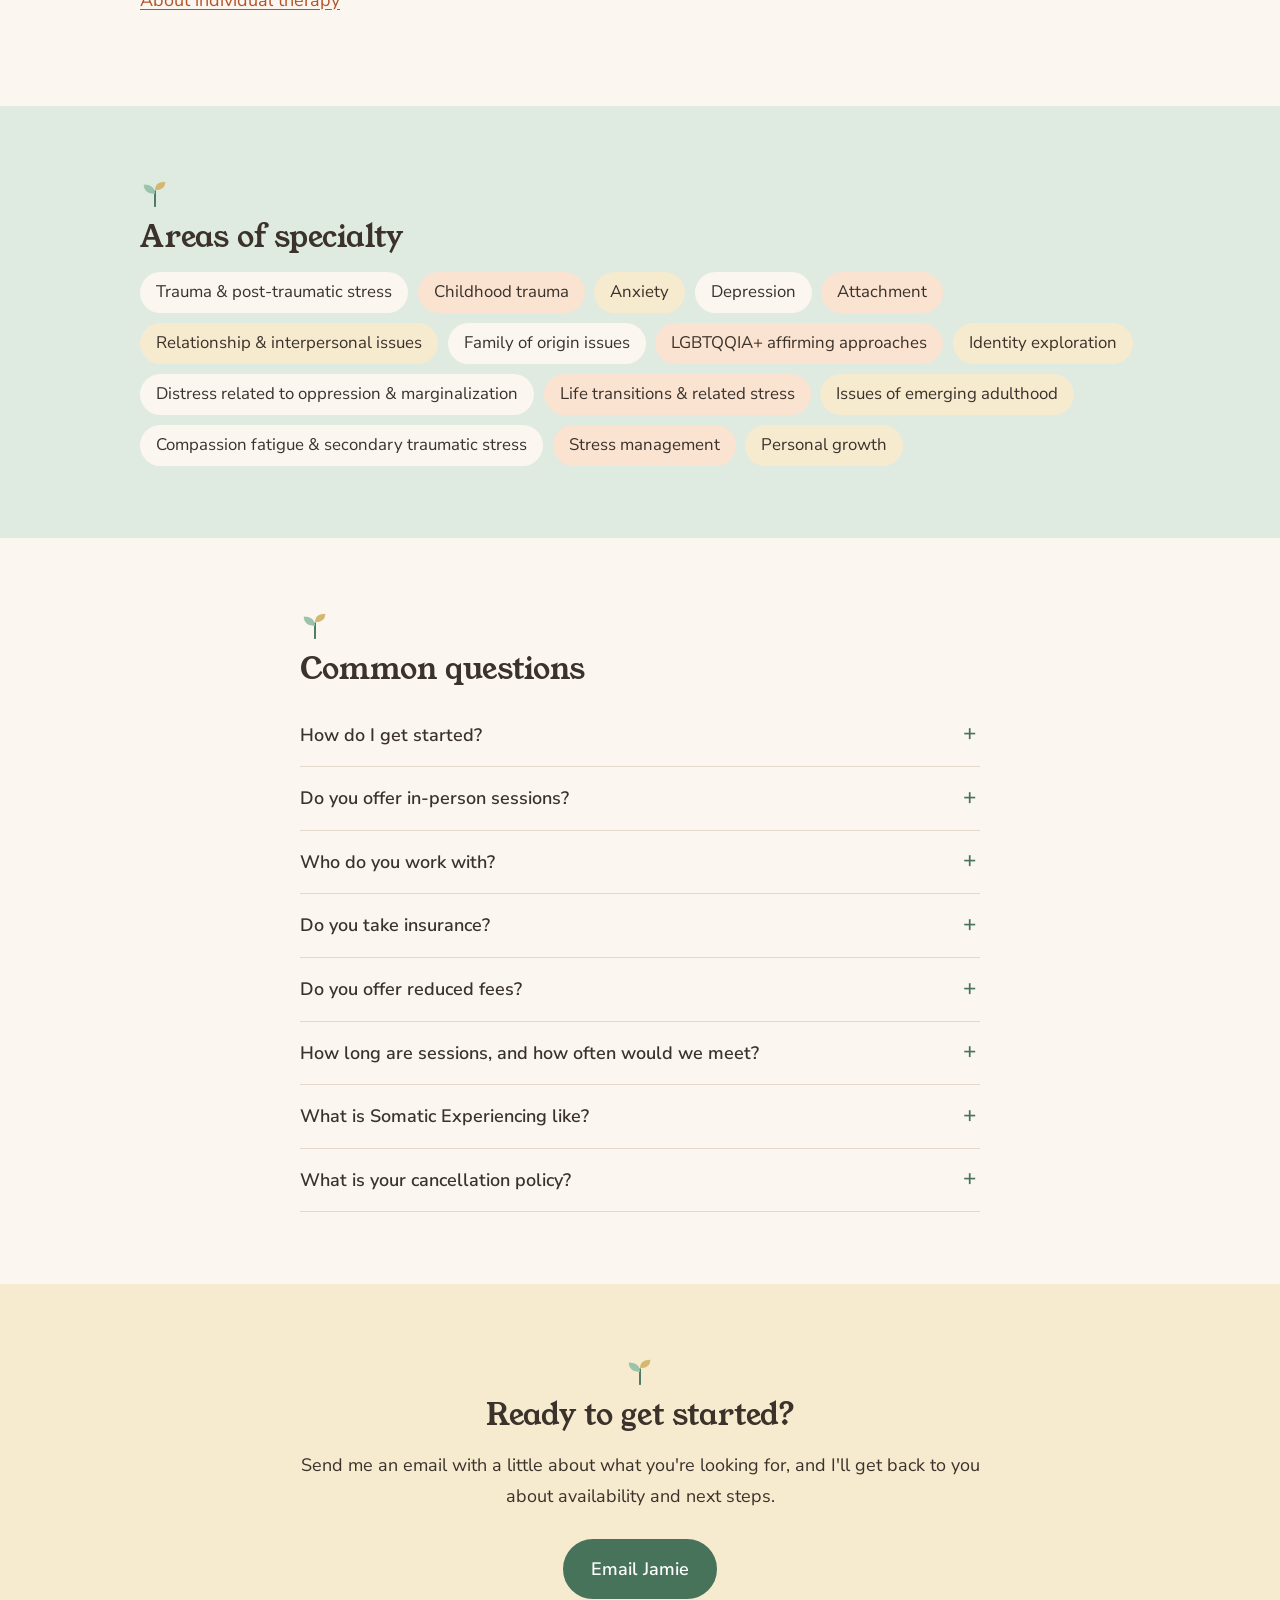
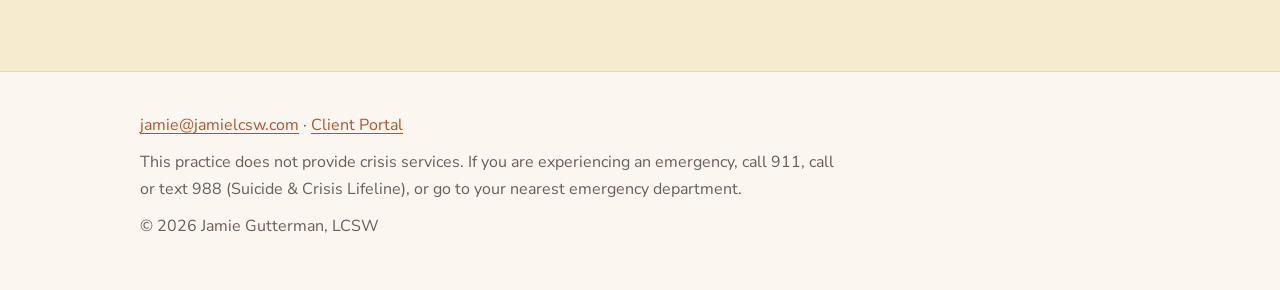
==== commit a735e1e0: "Switch fonts to Young Serif and Nunito Sans Co-Authored-By: Claude Opus 5.5 <noreply@anthropic.com>" ====
--- a/index.html
+++ b/index.html
@@ -13,7 +13,7 @@
   <link rel="icon" type="image/png" href="assets/favicon.png">
   <link rel="preconnect" href="https://fonts.googleapis.com">
   <link rel="preconnect" href="https://fonts.gstatic.com" crossorigin>
-  <link href="https://fonts.googleapis.com/css2?family=Lora:wght@400;500&amp;family=Source+Sans+3:wght@400;600&amp;display=swap" rel="stylesheet">
+  <link href="https://fonts.googleapis.com/css2?family=Nunito+Sans:wght@400;600&amp;family=Young+Serif&amp;display=swap" rel="stylesheet">
   <link rel="stylesheet" href="css/style.css">
   <script type="application/ld+json">
   {
--- a/css/style.css
+++ b/css/style.css
@@ -17,8 +17,8 @@
   --coral: #b4542a;
   --gold: #d4b872;
   --rule: #e4dac9;
-  --font-body: 'Source Sans 3', -apple-system, BlinkMacSystemFont, 'Segoe UI', sans-serif;
-  --font-heading: 'Lora', Georgia, serif;
+  --font-body: 'Nunito Sans', -apple-system, BlinkMacSystemFont, 'Segoe UI', sans-serif;
+  --font-heading: 'Young Serif', Georgia, serif;
   --wide: 1040px;
   --narrow: 720px;
 }
@@ -44,7 +44,7 @@
 
 h1, h2, h3 {
   font-family: var(--font-heading);
-  font-weight: 500;
+  font-weight: 400;
   line-height: 1.25;
   color: var(--text);
   margin: 0 0 1rem;
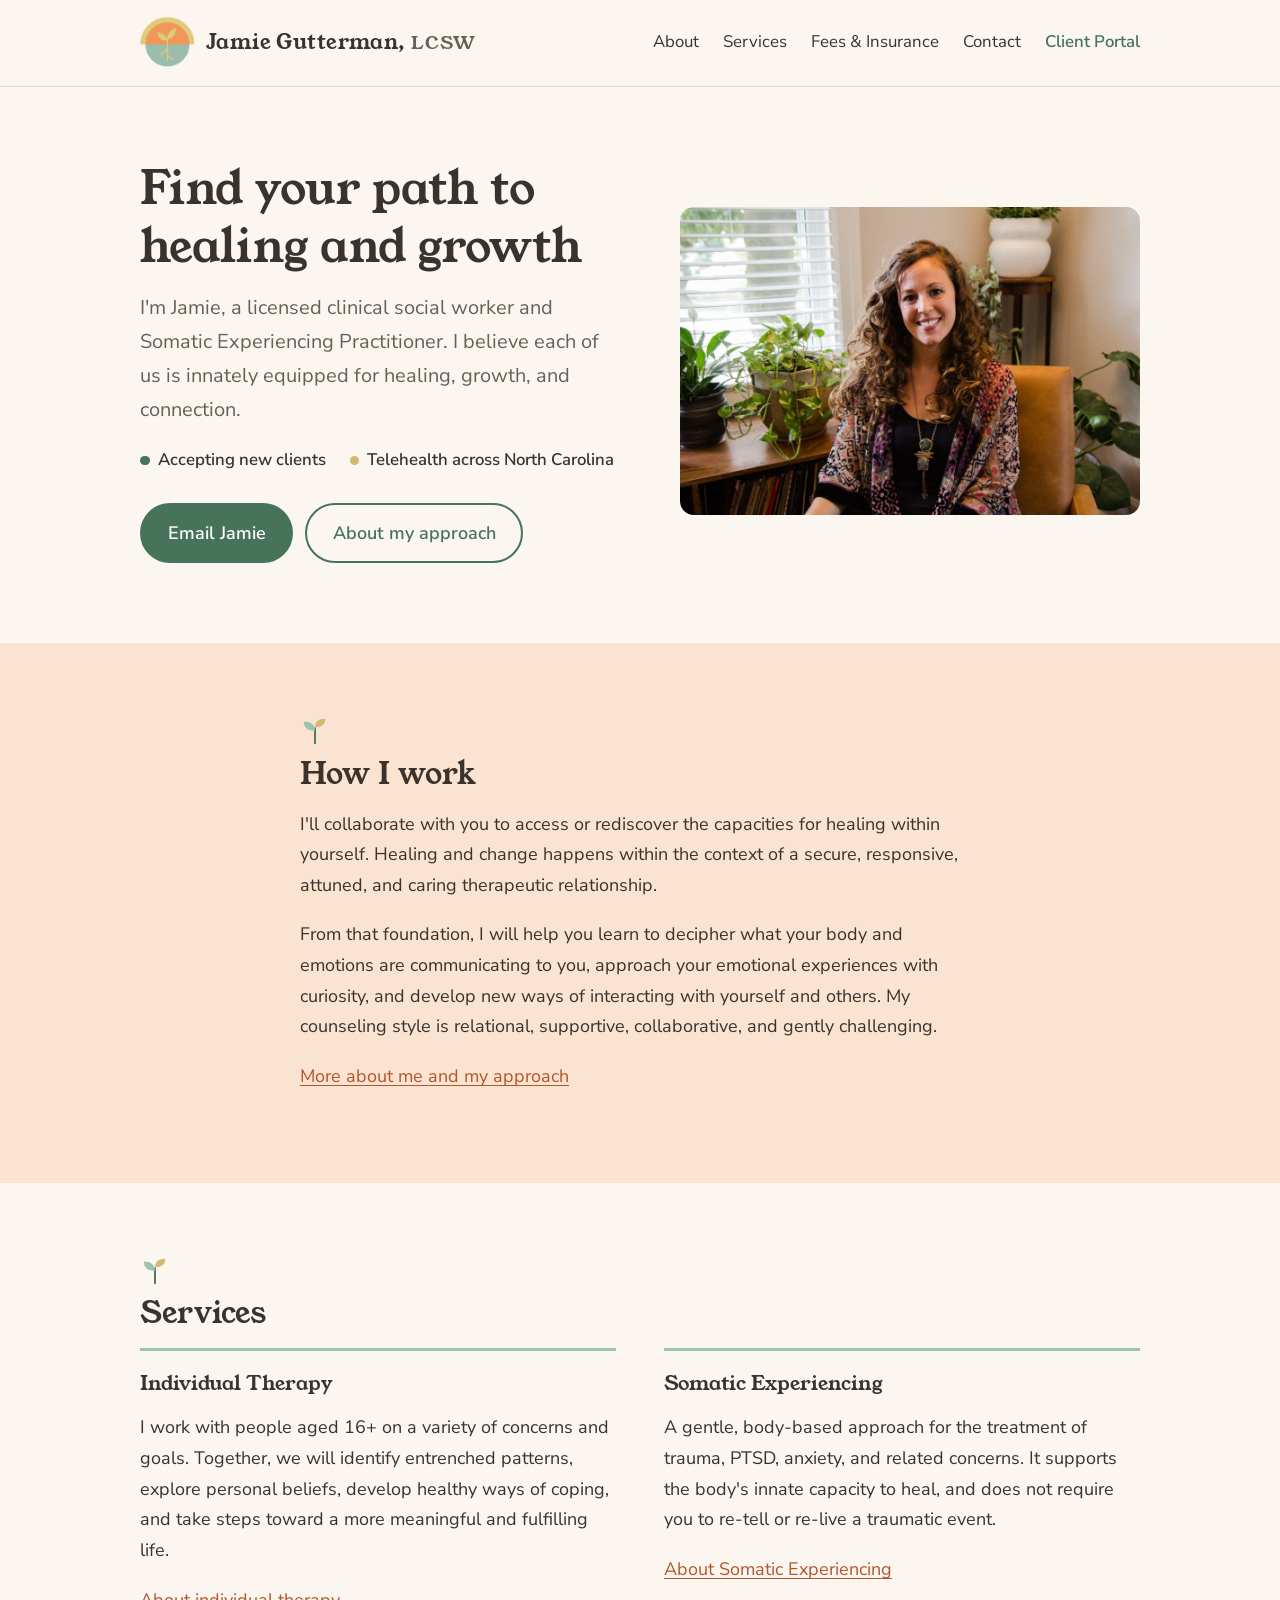
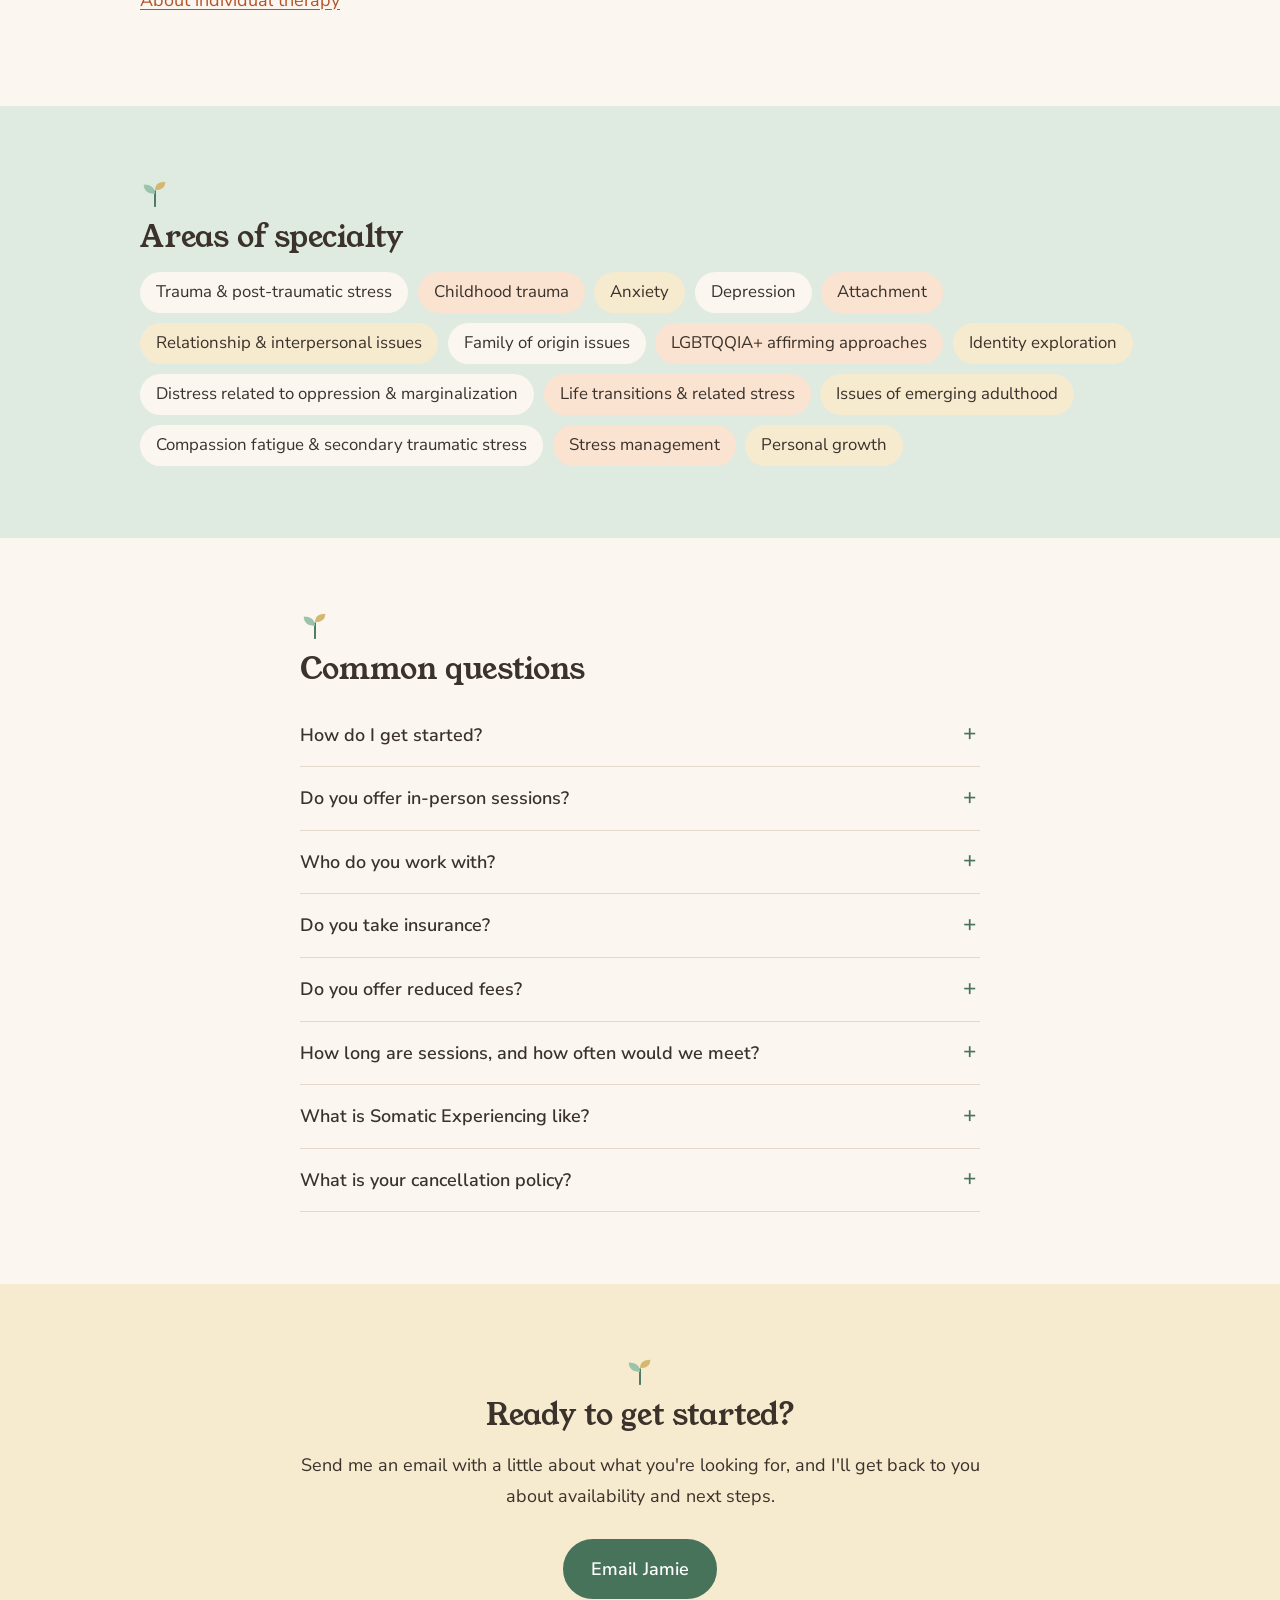
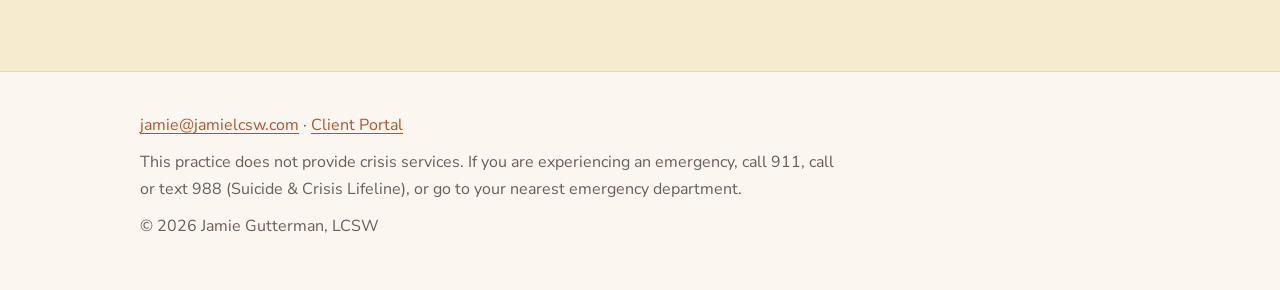
==== commit 63289775: "Improve phone layout: compact header, portrait-first hero, tighter spacing Co-Authored-By: Claude Op" ====
--- a/index.html
+++ b/index.html
@@ -37,13 +37,14 @@
         <img src="assets/favicon.png" alt="" width="136" height="136">
         <span>Jamie Gutterman, <abbr>LCSW</abbr></span>
       </a>
+      <a class="portal-top" href="https://jamie-gutterman.clientsecure.me">Client Portal</a>
       <nav class="site-nav" aria-label="Main">
         <ul>
           <li><a href="about.html">About</a></li>
           <li><a href="services.html">Services</a></li>
           <li><a href="fees.html">Fees &amp; Insurance</a></li>
           <li><a href="contact.html">Contact</a></li>
-          <li><a class="portal" href="https://jamie-gutterman.clientsecure.me">Client Portal</a></li>
+          <li class="portal-item"><a class="portal" href="https://jamie-gutterman.clientsecure.me">Client Portal</a></li>
         </ul>
       </nav>
     </div>
--- a/css/style.css
+++ b/css/style.css
@@ -283,14 +283,6 @@
   border-radius: 14px;
 }
 
-/* Offset sage block behind the portrait */
-.hero-photo {
-  padding: 0 14px 14px 0;
-}
-
-.hero-photo img {
-  box-shadow: 14px 14px 0 var(--sage);
-}
 
 .availability {
   display: flex;
@@ -539,15 +531,145 @@
 
 }
 
+.portal-top {
+  display: none;
+}
+
+.prose .photo:first-child {
+  margin-top: 0;
+}
+
+/* ===== Phones ===== */
 @media (max-width: 600px) {
+  body {
+    font-size: 1.0625rem;
+    line-height: 1.65;
+  }
+
+  .section {
+    padding: 2.75rem 0;
+  }
+
+  .lede {
+    font-size: 1.125rem;
+  }
+
+  /* Header: logo and portal on one row, page links on the next */
   .site-header .wrap {
-    justify-content: center;
+    gap: 0.6rem 0.75rem;
+    padding-top: 0.75rem;
+    padding-bottom: 0.25rem;
+  }
+
+  .logo {
+    flex: 1 1 0;
+    min-width: 0;
+    gap: 0.6rem;
+    font-size: 1rem;
+    line-height: 1.2;
+  }
+
+  .logo img {
+    width: 40px;
+  }
+
+  .logo abbr {
+    display: block;
+  }
+
+  .portal-top {
+    display: inline-block;
+    padding: 0.3rem 0.7rem;
+    border: 1.5px solid var(--sage-deep);
+    border-radius: 999px;
+    color: var(--sage-deep);
+    font-size: 0.85rem;
+    font-weight: 600;
+    text-decoration: none;
+    white-space: nowrap;
+  }
+
+  .portal-item {
+    display: none;
+  }
+
+  .site-nav {
+    flex-basis: 100%;
+    border-top: 1px solid var(--rule);
   }
 
   .site-nav ul {
-    justify-content: center;
-    gap: 0 1.1rem;
+    flex-wrap: nowrap;
+    justify-content: space-between;
+    gap: 0.5rem;
+    font-size: clamp(0.85rem, 4.2vw, 1rem);
+    white-space: nowrap;
+  }
+
+  .site-nav a {
+    padding: 0.6rem 0;
+  }
+
+  /* Hero: portrait first, full-width buttons */
+  .hero {
+    padding: 1.25rem 0 2.75rem;
+  }
+
+  .hero .wrap {
+    gap: 1.5rem;
+  }
+
+  .hero-photo {
+    order: -1;
+  }
+
+  .hero-photo img {
+    width: 100%;
+    aspect-ratio: 16 / 10;
+    object-fit: cover;
+    object-position: 60% 30%;
+  }
+
+  .availability {
     font-size: 1rem;
+  }
+
+  .actions {
+    flex-direction: column;
+    margin-top: 1.5rem;
+  }
+
+  .actions .btn {
+    text-align: center;
+  }
+
+  .page-title {
+    padding-top: 2rem;
+  }
+
+  .page-title + .section {
+    padding-top: 1.75rem;
+  }
+
+  .prose h2 {
+    margin-top: 2.25rem;
+  }
+
+  .pills {
+    gap: 0.5rem;
+  }
+
+  .pills li {
+    padding: 0.35rem 0.85rem;
+    font-size: 0.975rem;
+  }
+
+  .callout {
+    padding: 1rem 1.1rem;
+  }
+
+  .site-footer {
+    padding: 2rem 0;
   }
 }
 
